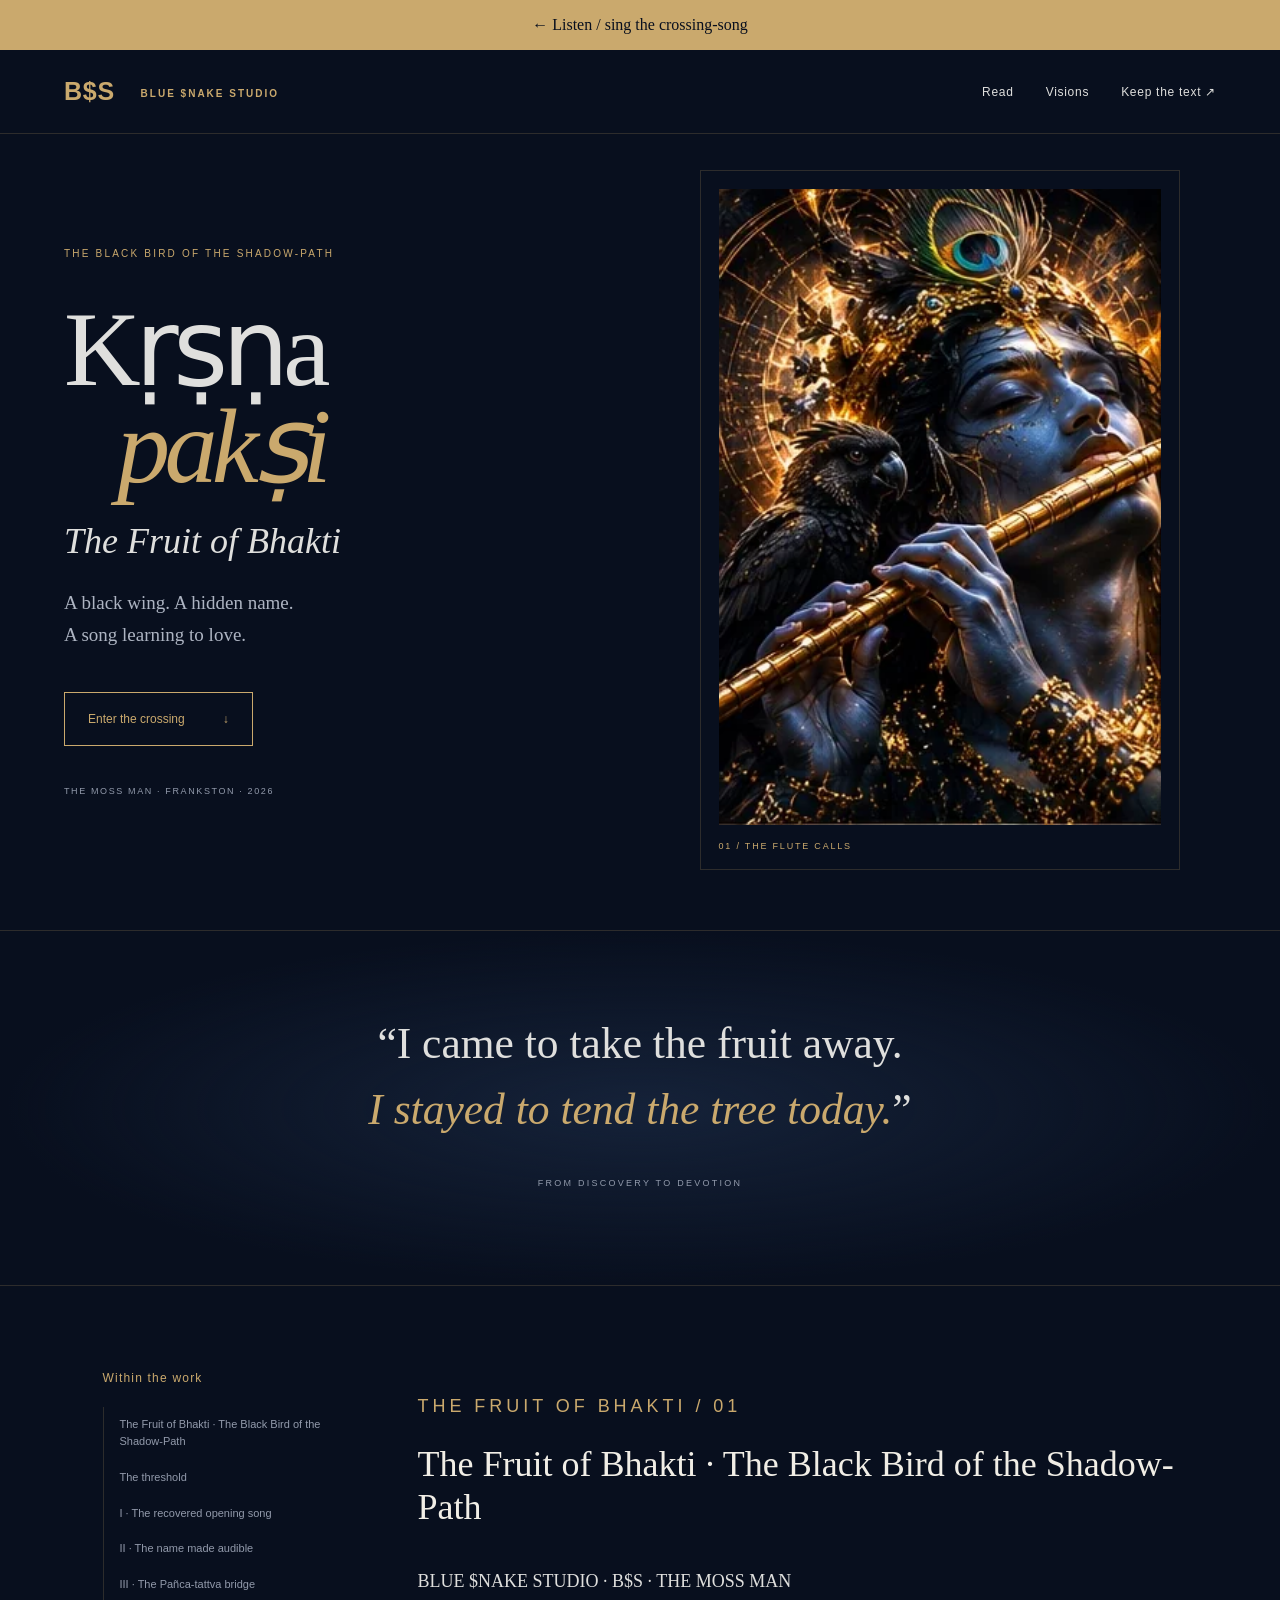
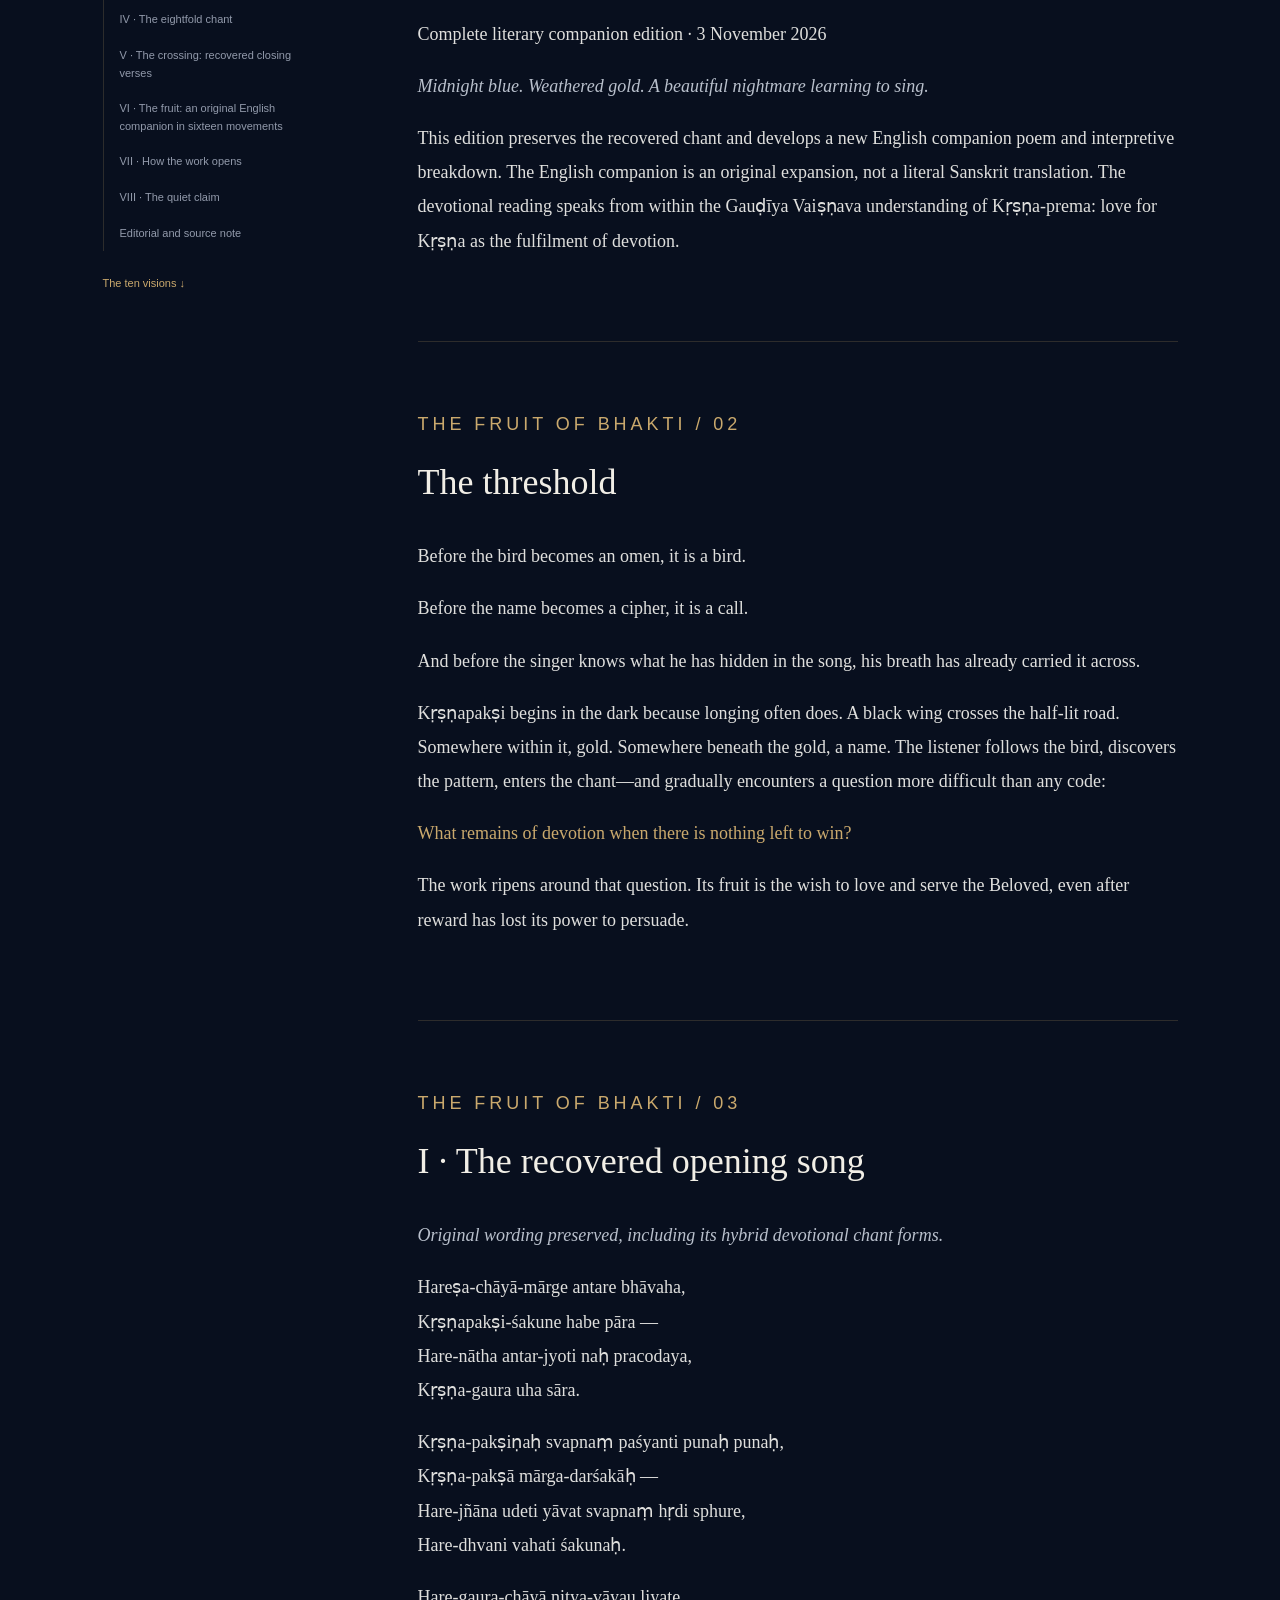
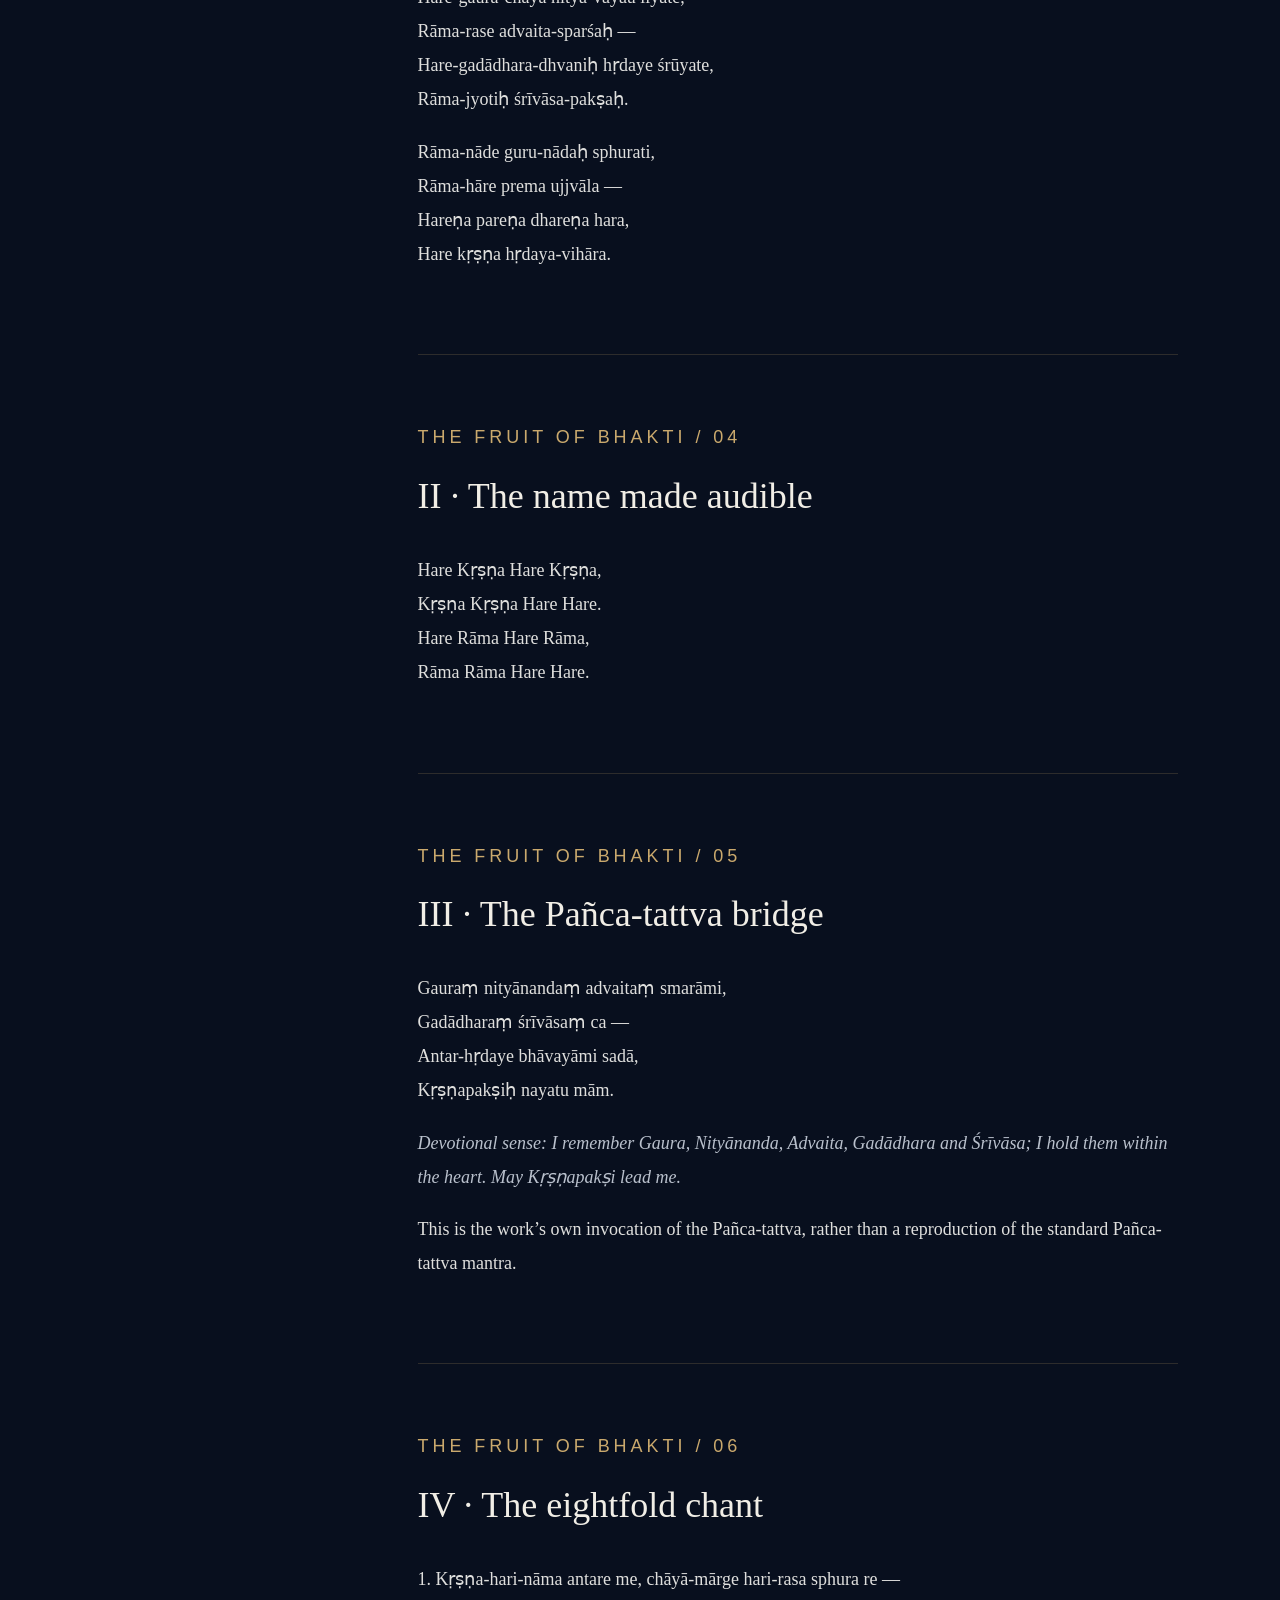
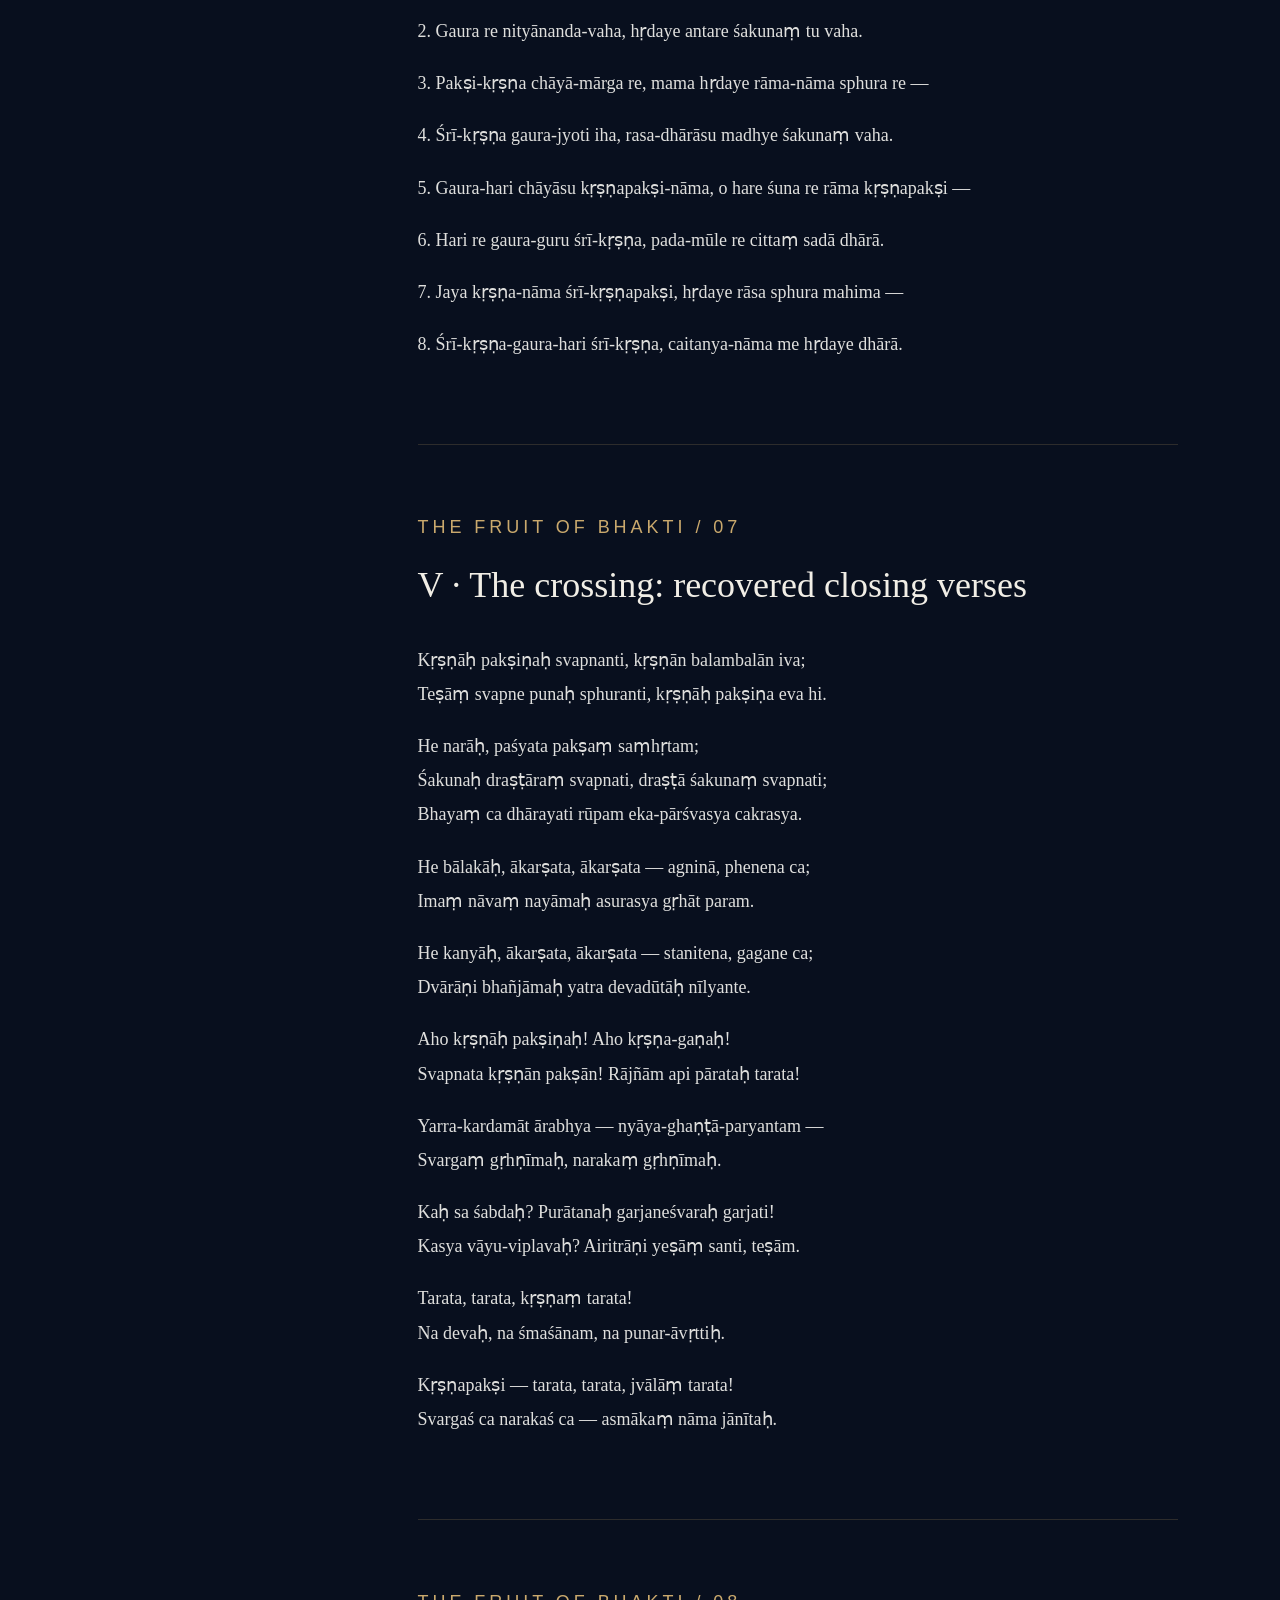
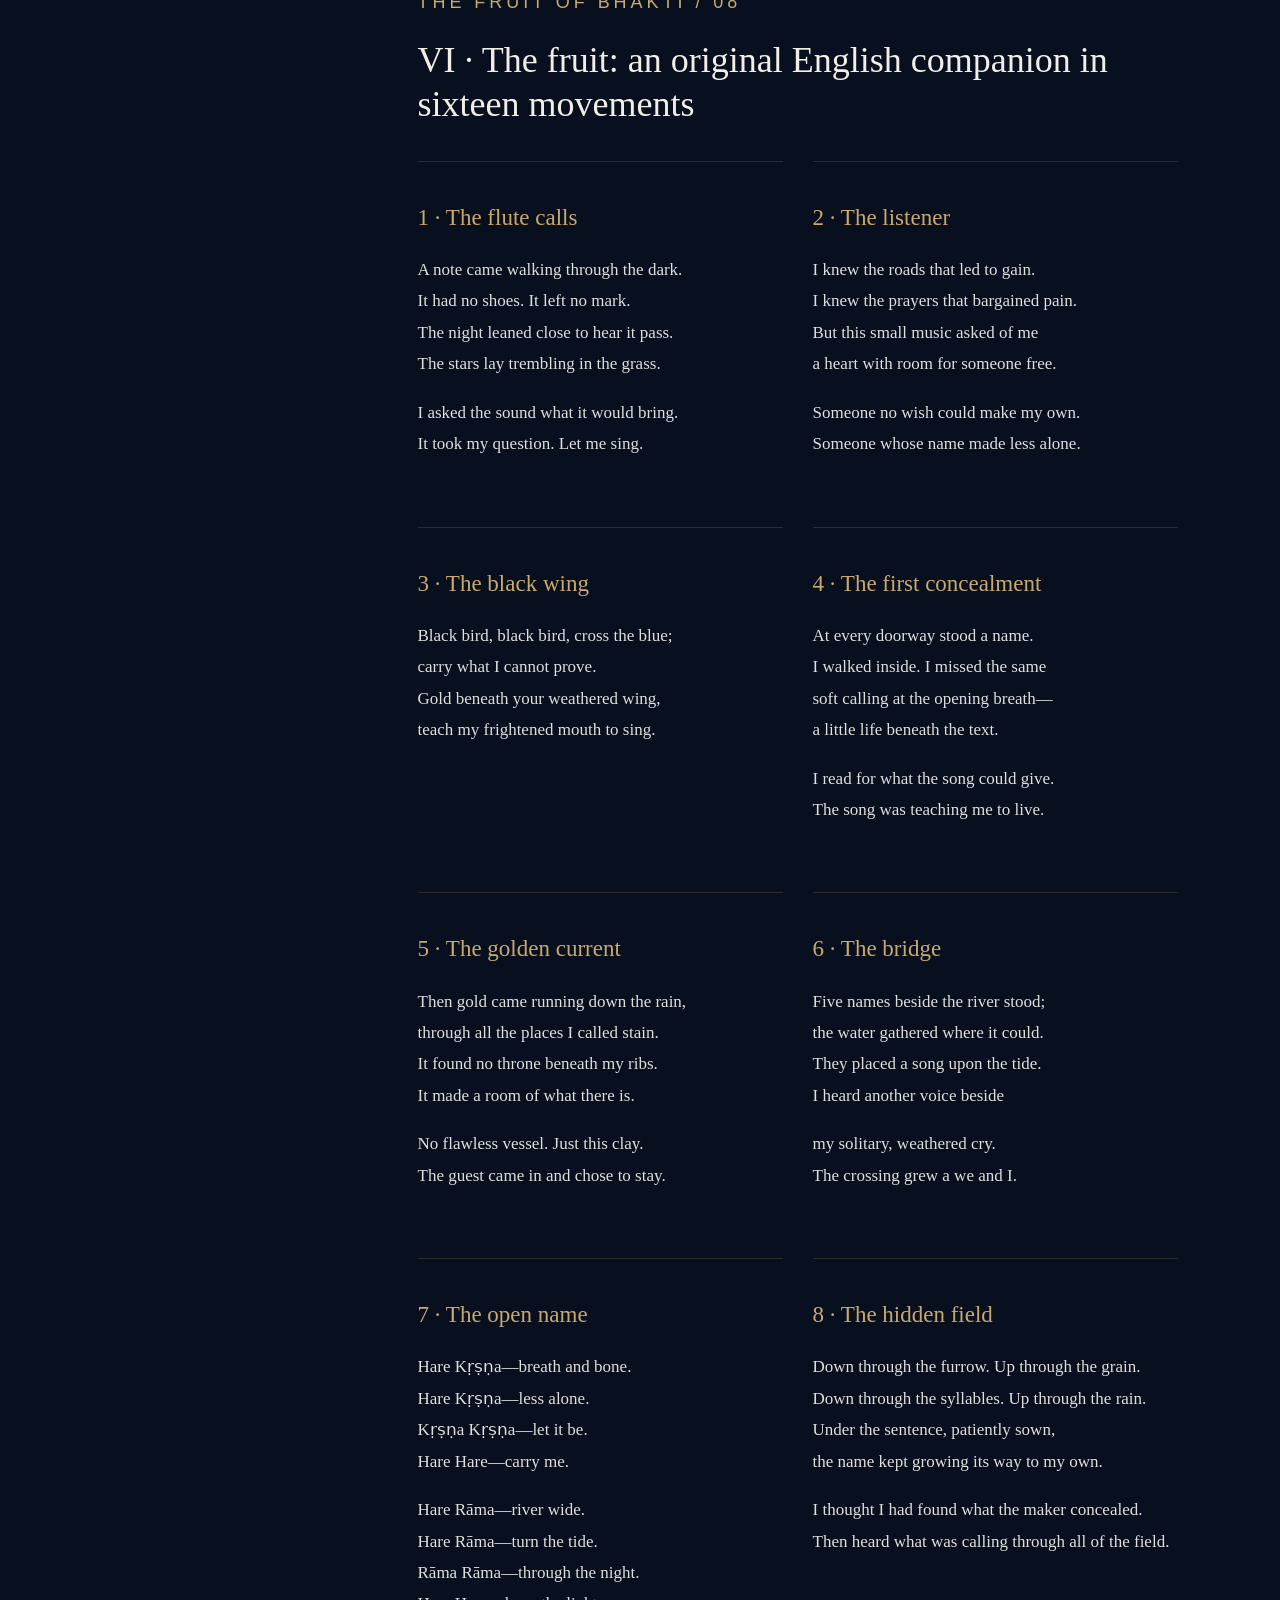
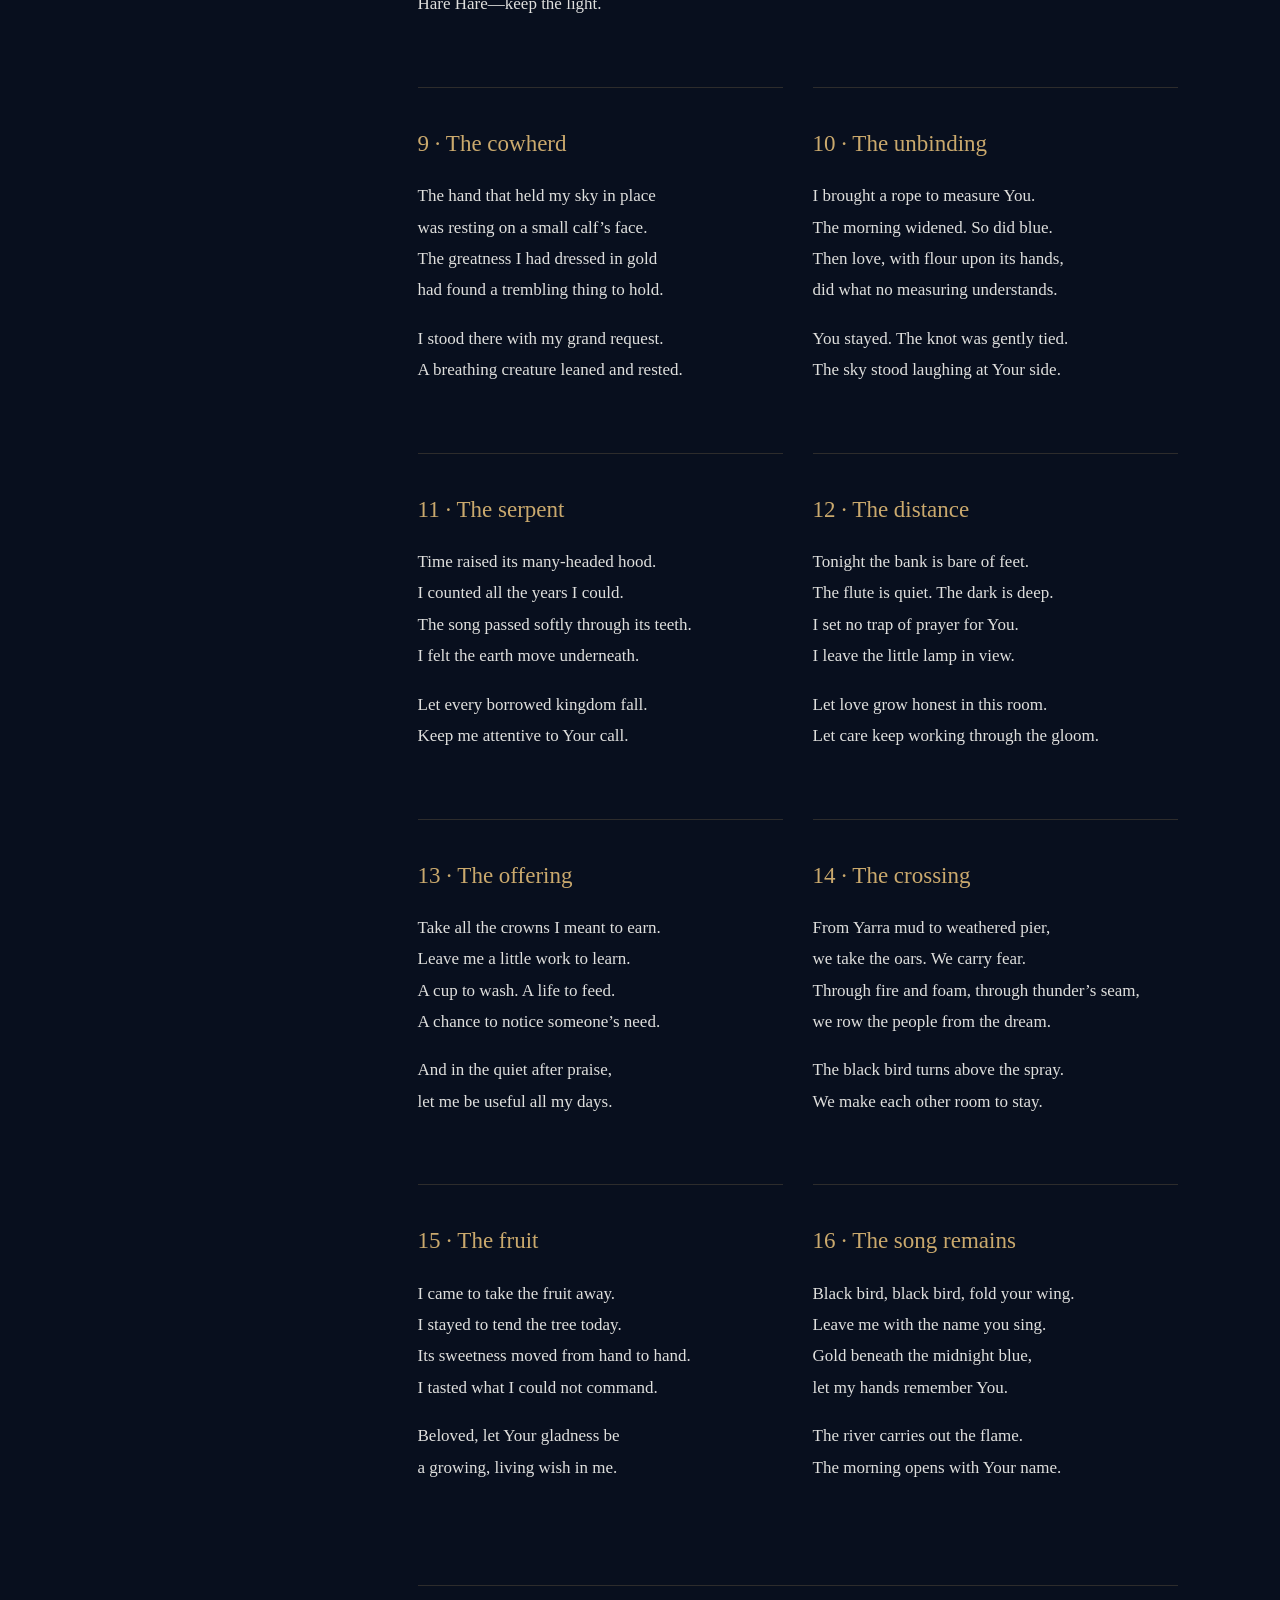
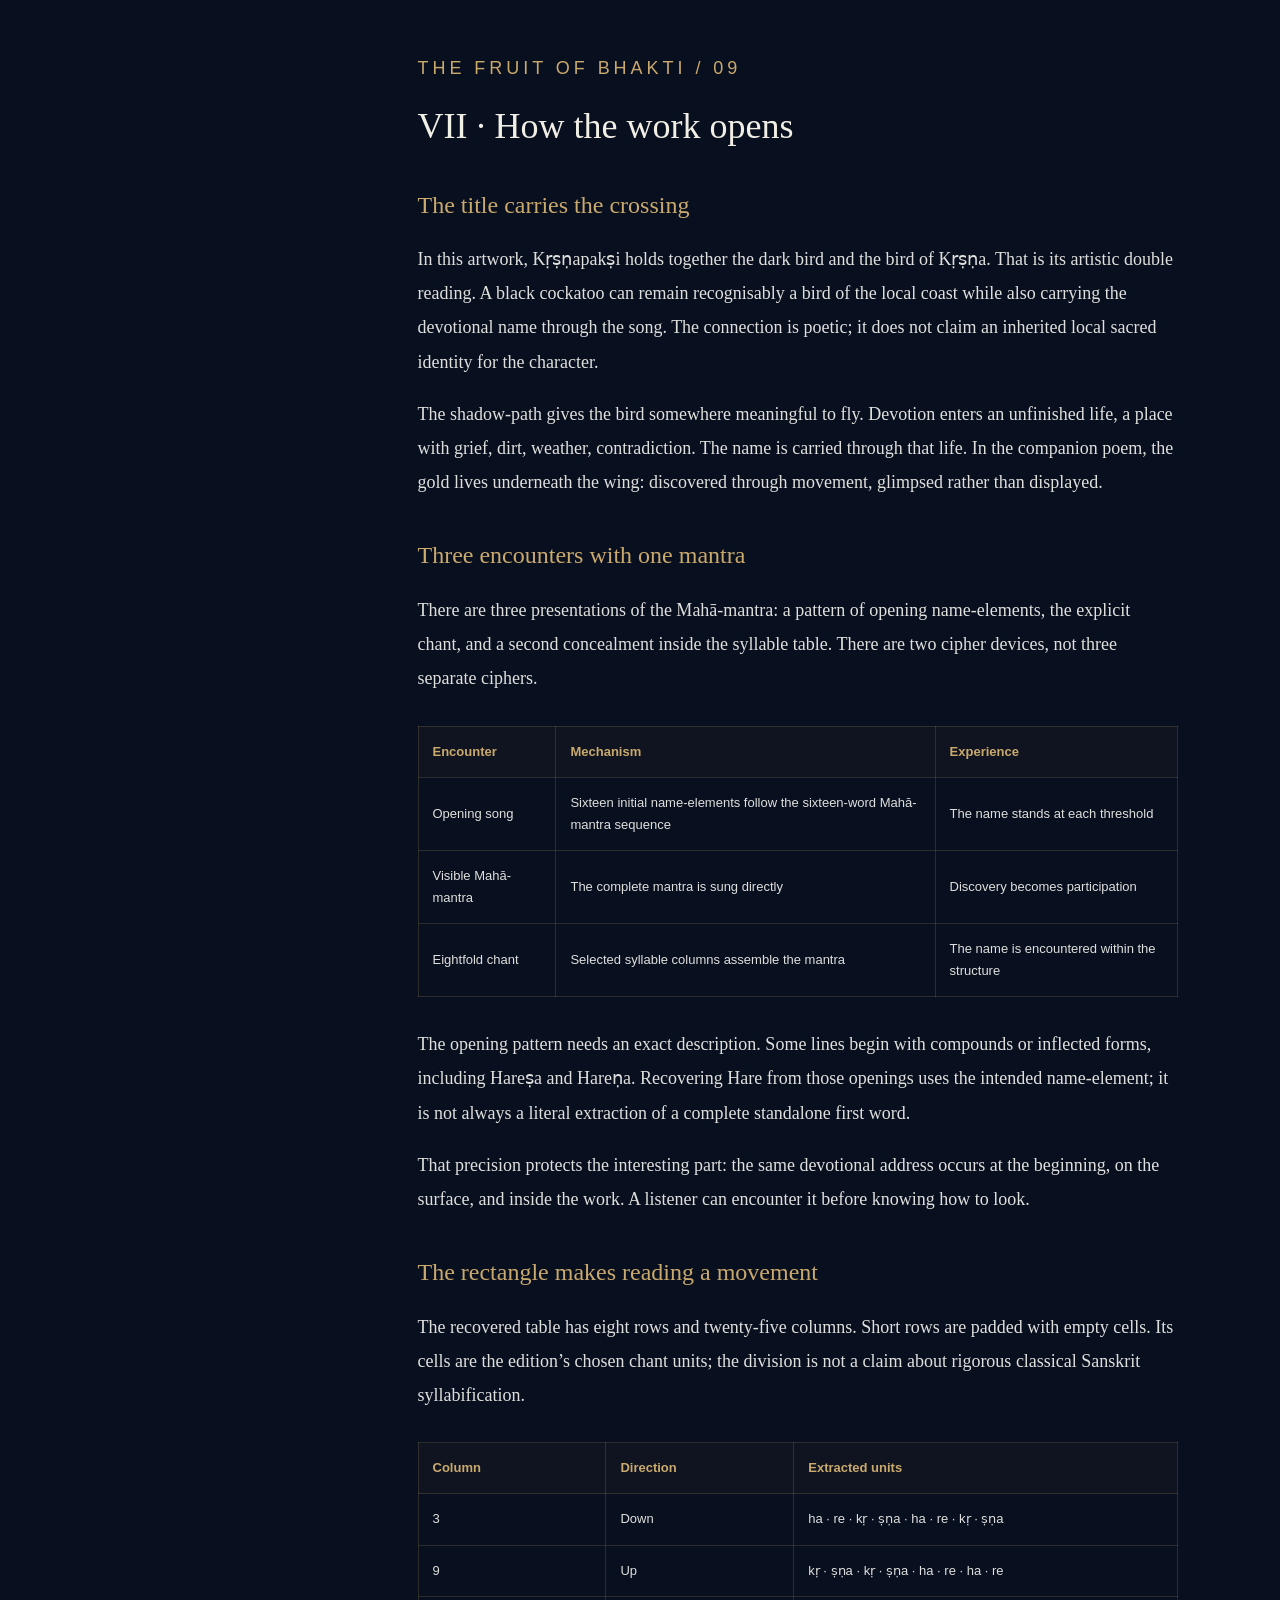
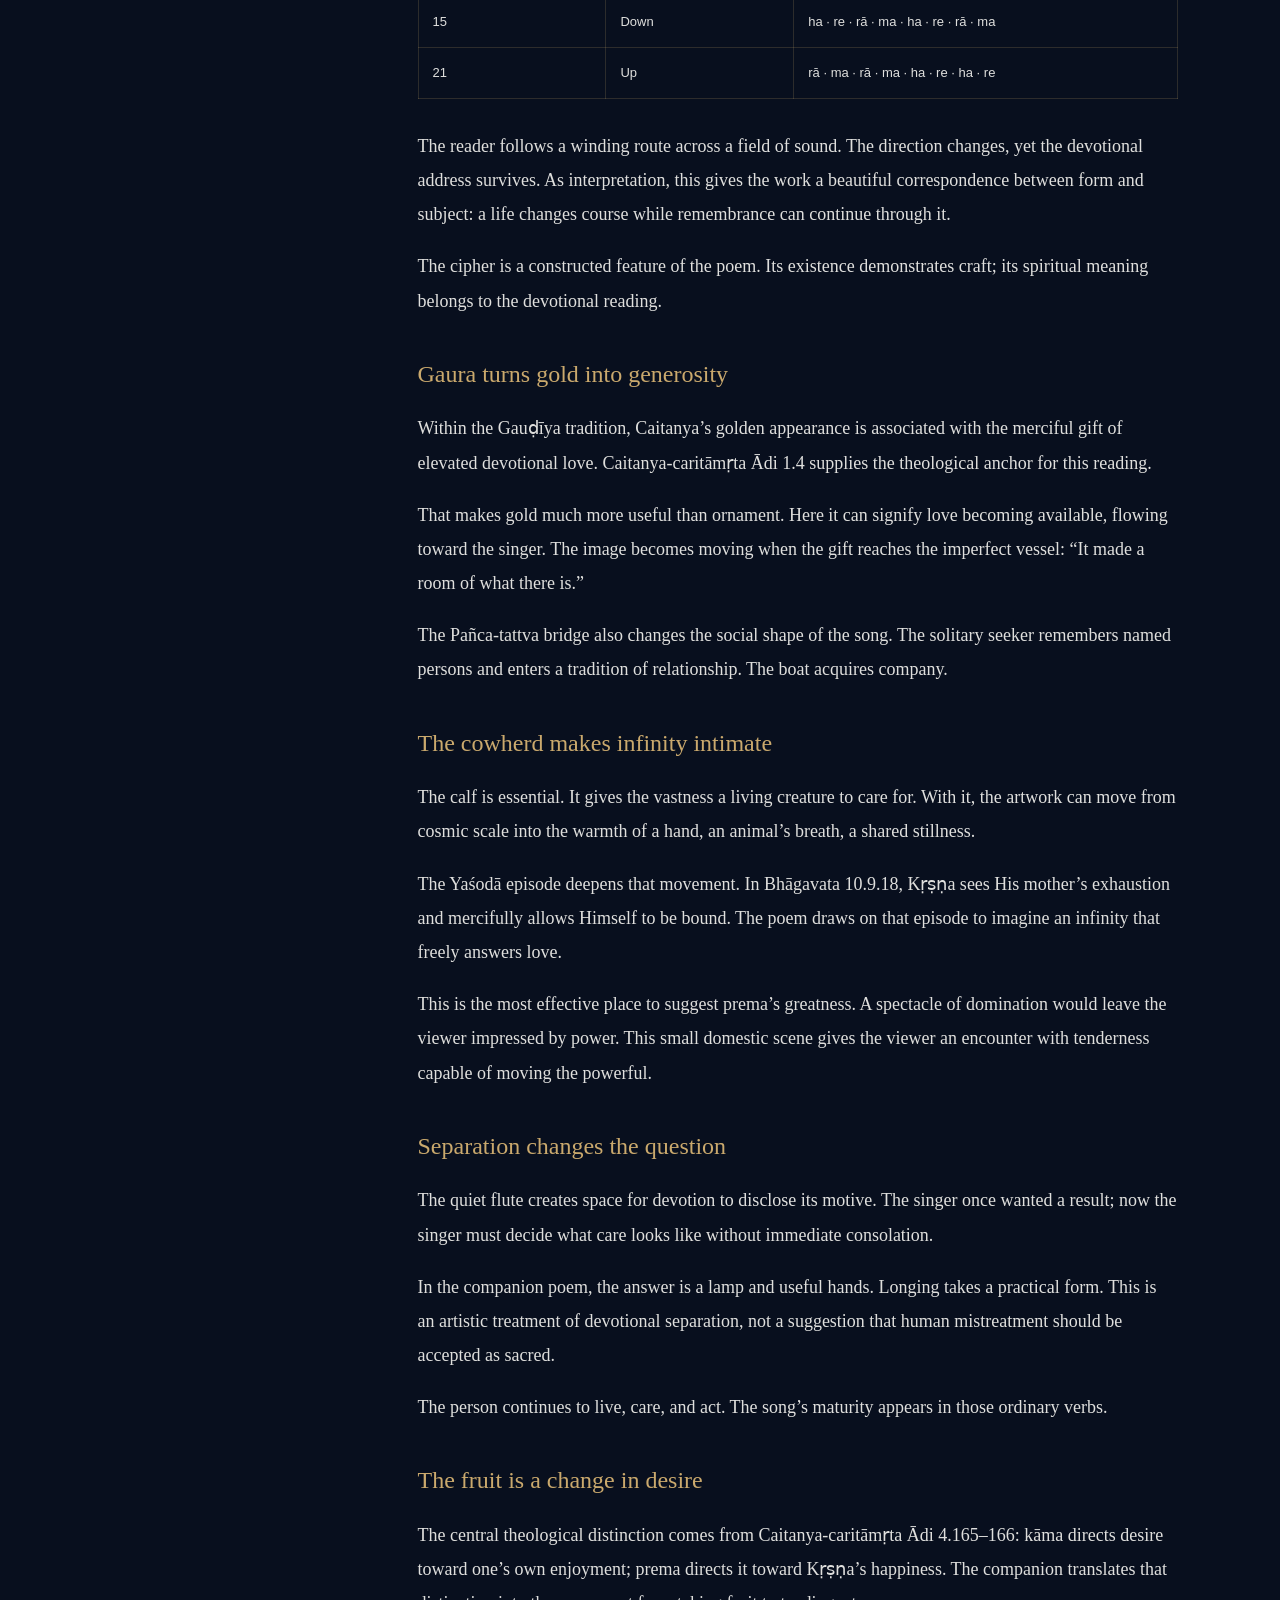
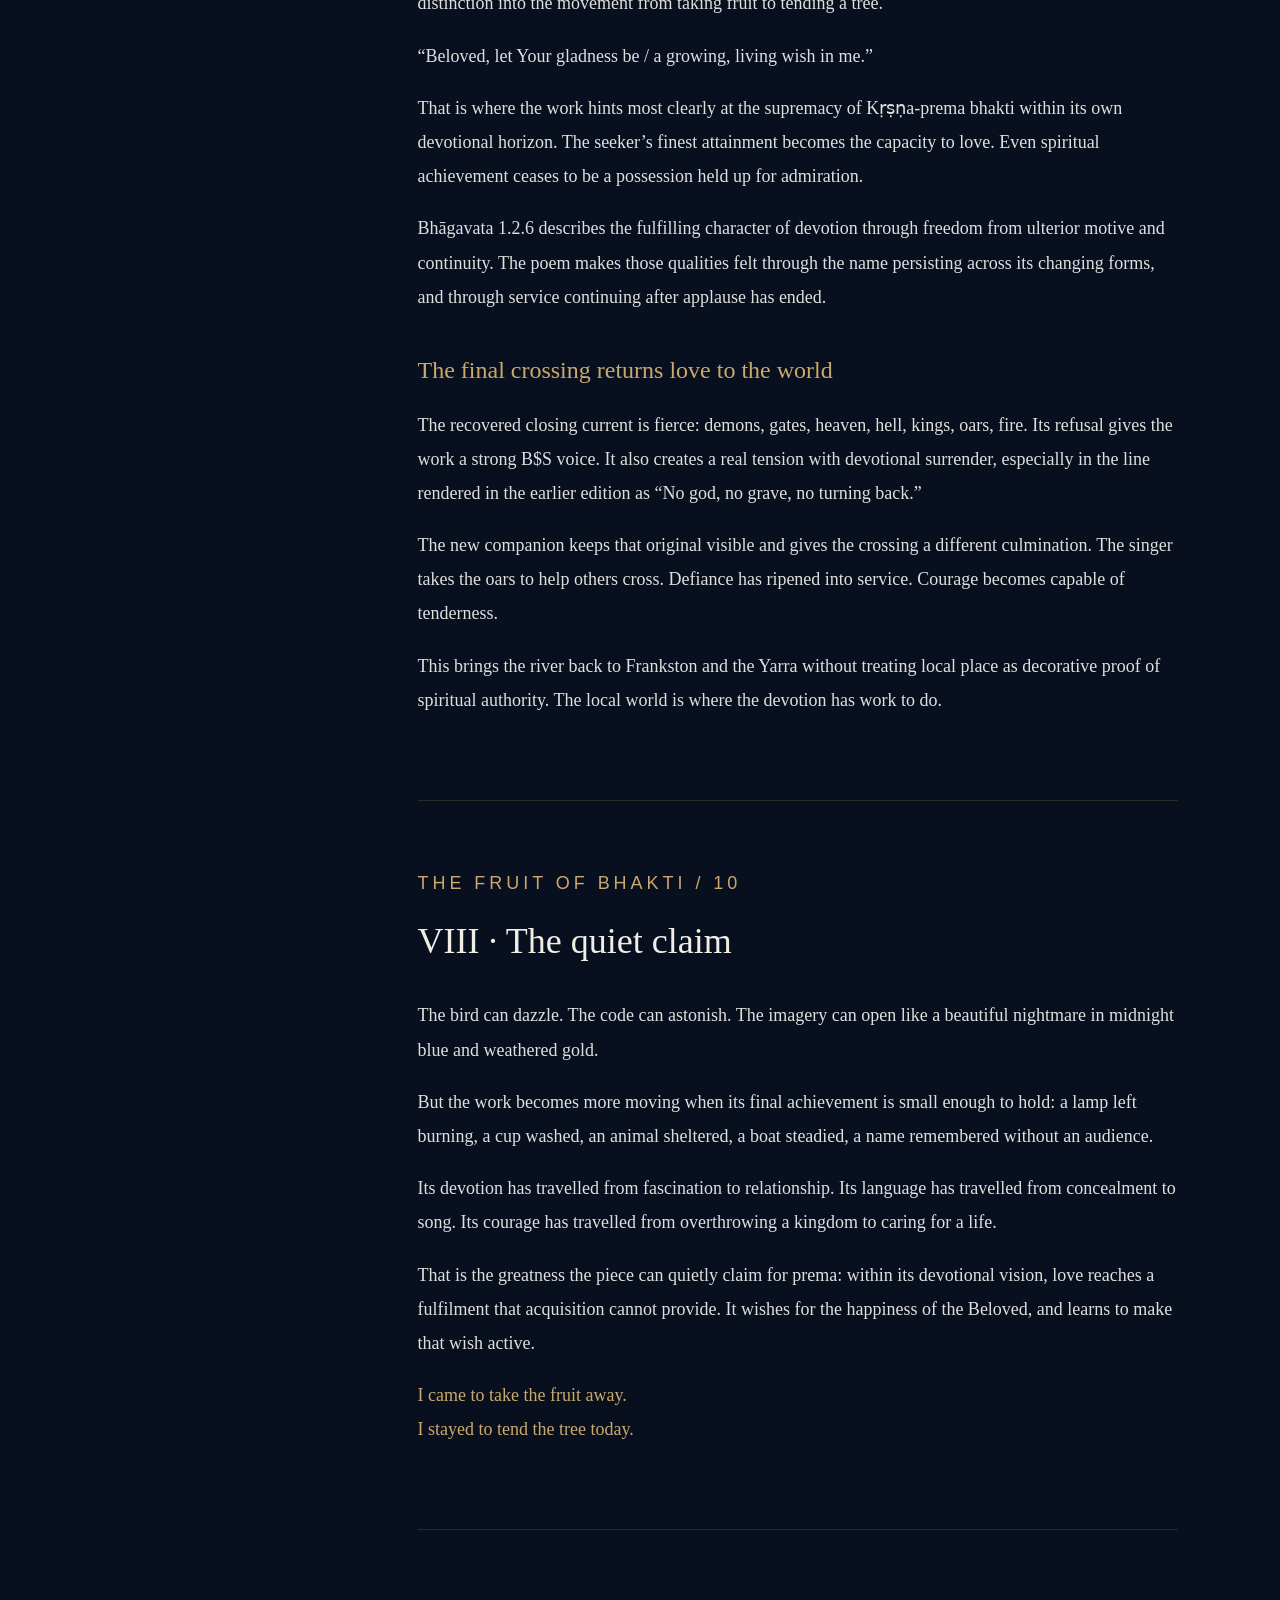
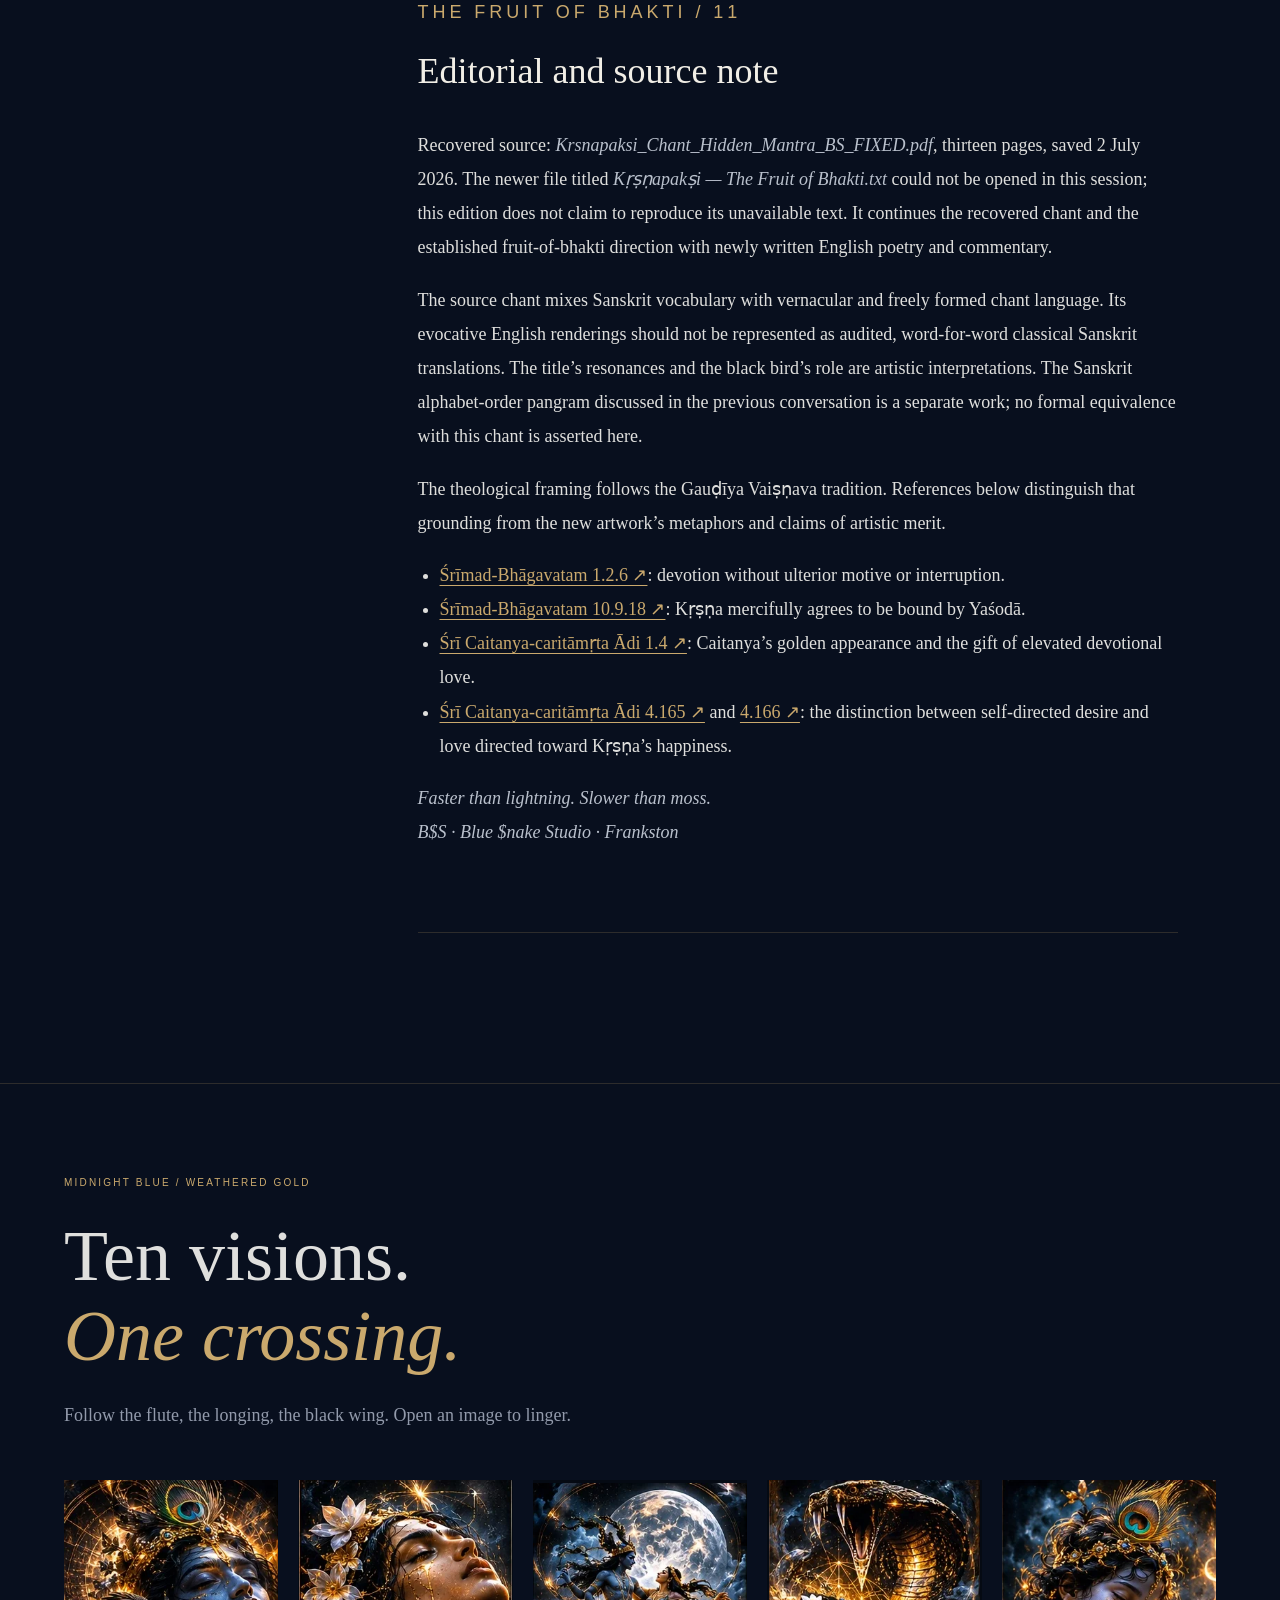
==== complete-edition.html @ 0876483f "Import GPT Sites listening and karaoke experience; preserve illustrated edition" ====
<!doctype html><html lang="en"><head><meta charset="utf-8"><meta name="viewport" content="width=device-width,initial-scale=1"><meta name="theme-color" content="#080f1e"><title>Kṛṣṇapakṣi — The Fruit of Bhakti · B$S</title><meta name="description" content="A black wing. A hidden name. A song learning to love. The complete Kṛṣṇapakṣi literary and visual edition from Blue $nake Studio."><meta property="og:title" content="Kṛṣṇapakṣi — The Fruit of Bhakti"><meta property="og:description" content="Midnight blue. Weathered gold. A beautiful nightmare learning to sing."><link rel="icon" href="assets/favicon.svg" type="image/svg+xml"><link rel="stylesheet" href="assets/style.css"><script src="assets/app.js" defer></script></head><body><a class="skip" style="position:static;display:block;padding:1rem;text-align:center" href="index.html#listening">← Listen / sing the crossing-song</a><a class="skip" href="#reading">Skip to the complete work</a><header><a class="brand" href="#">B$S <span>BLUE $NAKE STUDIO</span></a><nav aria-label="Primary"><a href="#reading">Read</a><a href="#visions">Visions</a><a href="content/complete-edition.md" download>Keep the text ↗</a></nav></header><main><section class="hero"><div class="hero-copy"><p class="eyebrow">THE BLACK BIRD OF THE SHADOW-PATH</p><h1>Kṛṣṇa<span>pakṣi</span></h1><p class="subtitle">The Fruit of Bhakti</p><p class="hero-line">A black wing. A hidden name.<br>A song learning to love.</p><a class="gold-button" href="#reading">Enter the crossing <span>↓</span></a><p class="signature">THE MOSS MAN · FRANKSTON · 2026</p></div><div class="hero-art"><img src="assets/images/01_The_Flute_Calls.webp" alt="Blue Krishna plays a flute beside a black bird, surrounded by weathered gold" width="614" height="884" fetchpriority="high"><span>01 / THE FLUTE CALLS</span></div></section><div class="threshold-quote"><p>“I came to take the fruit away.<br><em>I stayed to tend the tree today.</em>”</p><span>FROM DISCOVERY TO DEVOTION</span></div><div id="reading" class="reading-layout"><aside><details open><summary>Within the work <span>＋</span></summary><nav aria-label="Chapters"><a href="#chapter-0">The Fruit of Bhakti · The Black Bird of the Shadow-Path</a><a href="#chapter-1">The threshold</a><a href="#chapter-2">I · The recovered opening song</a><a href="#chapter-3">II · The name made audible</a><a href="#chapter-4">III · The Pañca-tattva bridge</a><a href="#chapter-5">IV · The eightfold chant</a><a href="#chapter-6">V · The crossing: recovered closing verses</a><a href="#chapter-7">VI · The fruit: an original English companion in sixteen movements</a><a href="#chapter-8">VII · How the work opens</a><a href="#chapter-9">VIII · The quiet claim</a><a href="#chapter-10">Editorial and source note</a></nav></details><a class="small-link" href="#visions">The ten visions ↓</a></aside><article><section id="chapter-0" class="chapter"><p class="eyebrow">THE FRUIT OF BHAKTI / 01</p><h2>The Fruit of Bhakti · The Black Bird of the Shadow-Path</h2><p>BLUE $NAKE STUDIO · B$S · THE MOSS MAN</p>
<p>Complete literary companion edition · 3 November 2026</p>
<p><em>Midnight blue. Weathered gold. A beautiful nightmare learning to sing.</em></p>
<p>This edition preserves the recovered chant and develops a new English companion poem and interpretive breakdown. The English companion is an original expansion, not a literal Sanskrit translation. The devotional reading speaks from within the Gauḍīya Vaiṣṇava understanding of Kṛṣṇa-prema: love for Kṛṣṇa as the fulfilment of devotion.</p></section><section id="chapter-1" class="chapter"><p class="eyebrow">THE FRUIT OF BHAKTI / 02</p><h2>The threshold</h2><p>Before the bird becomes an omen, it is a bird.</p>
<p>Before the name becomes a cipher, it is a call.</p>
<p>And before the singer knows what he has hidden in the song, his breath has already carried it across.</p>
<p>Kṛṣṇapakṣi begins in the dark because longing often does. A black wing crosses the half-lit road. Somewhere within it, gold. Somewhere beneath the gold, a name. The listener follows the bird, discovers the pattern, enters the chant—and gradually encounters a question more difficult than any code:</p>
<p><strong>What remains of devotion when there is nothing left to win?</strong></p>
<p>The work ripens around that question. Its fruit is the wish to love and serve the Beloved, even after reward has lost its power to persuade.</p></section><section id="chapter-2" class="chapter"><p class="eyebrow">THE FRUIT OF BHAKTI / 03</p><h2>I · The recovered opening song</h2><p><em>Original wording preserved, including its hybrid devotional chant forms.</em></p>
<p>Hareṣa-chāyā-mārge antare bhāvaha,<br>Kṛṣṇapakṣi-śakune habe pāra —<br>Hare-nātha antar-jyoti naḥ pracodaya,<br>Kṛṣṇa-gaura uha sāra.</p>
<p>Kṛṣṇa-pakṣiṇaḥ svapnaṃ paśyanti punaḥ punaḥ,<br>Kṛṣṇa-pakṣā mārga-darśakāḥ —<br>Hare-jñāna udeti yāvat svapnaṃ hṛdi sphure,<br>Hare-dhvani vahati śakunaḥ.</p>
<p>Hare-gaura-chāyā nitya-vāyau liyate,<br>Rāma-rase advaita-sparśaḥ —<br>Hare-gadādhara-dhvaniḥ hṛdaye śrūyate,<br>Rāma-jyotiḥ śrīvāsa-pakṣaḥ.</p>
<p>Rāma-nāde guru-nādaḥ sphurati,<br>Rāma-hāre prema ujjvāla —<br>Hareṇa pareṇa dhareṇa hara,<br>Hare kṛṣṇa hṛdaya-vihāra.</p></section><section id="chapter-3" class="chapter"><p class="eyebrow">THE FRUIT OF BHAKTI / 04</p><h2>II · The name made audible</h2><p>Hare Kṛṣṇa Hare Kṛṣṇa,<br>Kṛṣṇa Kṛṣṇa Hare Hare.<br>Hare Rāma Hare Rāma,<br>Rāma Rāma Hare Hare.</p></section><section id="chapter-4" class="chapter"><p class="eyebrow">THE FRUIT OF BHAKTI / 05</p><h2>III · The Pañca-tattva bridge</h2><p>Gauraṃ nityānandaṃ advaitaṃ smarāmi,<br>Gadādharaṃ śrīvāsaṃ ca —<br>Antar-hṛdaye bhāvayāmi sadā,<br>Kṛṣṇapakṣiḥ nayatu mām.</p>
<p><em>Devotional sense: I remember Gaura, Nityānanda, Advaita, Gadādhara and Śrīvāsa; I hold them within the heart. May Kṛṣṇapakṣi lead me.</em></p>
<p>This is the work’s own invocation of the Pañca-tattva, rather than a reproduction of the standard Pañca-tattva mantra.</p></section><section id="chapter-5" class="chapter"><p class="eyebrow">THE FRUIT OF BHAKTI / 06</p><h2>IV · The eightfold chant</h2><p>1. Kṛṣṇa-hari-nāma antare me, chāyā-mārge hari-rasa sphura re —</p>
<p>2. Gaura re nityānanda-vaha, hṛdaye antare śakunaṃ tu vaha.</p>
<p>3. Pakṣi-kṛṣṇa chāyā-mārga re, mama hṛdaye rāma-nāma sphura re —</p>
<p>4. Śrī-kṛṣṇa gaura-jyoti iha, rasa-dhārāsu madhye śakunaṃ vaha.</p>
<p>5. Gaura-hari chāyāsu kṛṣṇapakṣi-nāma, o hare śuna re rāma kṛṣṇapakṣi —</p>
<p>6. Hari re gaura-guru śrī-kṛṣṇa, pada-mūle re cittaṃ sadā dhārā.</p>
<p>7. Jaya kṛṣṇa-nāma śrī-kṛṣṇapakṣi, hṛdaye rāsa sphura mahima —</p>
<p>8. Śrī-kṛṣṇa-gaura-hari śrī-kṛṣṇa, caitanya-nāma me hṛdaye dhārā.</p></section><section id="chapter-6" class="chapter"><p class="eyebrow">THE FRUIT OF BHAKTI / 07</p><h2>V · The crossing: recovered closing verses</h2><p>Kṛṣṇāḥ pakṣiṇaḥ svapnanti, kṛṣṇān balambalān iva;<br>Teṣāṃ svapne punaḥ sphuranti, kṛṣṇāḥ pakṣiṇa eva hi.</p>
<p>He narāḥ, paśyata pakṣaṃ saṃhṛtam;<br>Śakunaḥ draṣṭāraṃ svapnati, draṣṭā śakunaṃ svapnati;<br>Bhayaṃ ca dhārayati rūpam eka-pārśvasya cakrasya.</p>
<p>He bālakāḥ, ākarṣata, ākarṣata — agninā, phenena ca;<br>Imaṃ nāvaṃ nayāmaḥ asurasya gṛhāt param.</p>
<p>He kanyāḥ, ākarṣata, ākarṣata — stanitena, gagane ca;<br>Dvārāṇi bhañjāmaḥ yatra devadūtāḥ nīlyante.</p>
<p>Aho kṛṣṇāḥ pakṣiṇaḥ! Aho kṛṣṇa-gaṇaḥ!<br>Svapnata kṛṣṇān pakṣān! Rājñām api pārataḥ tarata!</p>
<p>Yarra-kardamāt ārabhya — nyāya-ghaṇṭā-paryantam —<br>Svargaṃ gṛhṇīmaḥ, narakaṃ gṛhṇīmaḥ.</p>
<p>Kaḥ sa śabdaḥ? Purātanaḥ garjaneśvaraḥ garjati!<br>Kasya vāyu-viplavaḥ? Airitrāṇi yeṣāṃ santi, teṣām.</p>
<p>Tarata, tarata, kṛṣṇaṃ tarata!<br>Na devaḥ, na śmaśānam, na punar-āvṛttiḥ.</p>
<p>Kṛṣṇapakṣi — tarata, tarata, jvālāṃ tarata!<br>Svargaś ca narakaś ca — asmākaṃ nāma jānītaḥ.</p></section><section id="chapter-7" class="chapter"><p class="eyebrow">THE FRUIT OF BHAKTI / 08</p><h2>VI · The fruit: an original English companion in sixteen movements</h2><p></p><div class="movements"><div class="movement"><h3>1 · The flute calls</h3>
<p>A note came walking through the dark.<br>It had no shoes. It left no mark.<br>The night leaned close to hear it pass.<br>The stars lay trembling in the grass.</p>
<p>I asked the sound what it would bring.<br>It took my question. Let me sing.</p></div><div class="movement"><h3>2 · The listener</h3>
<p>I knew the roads that led to gain.<br>I knew the prayers that bargained pain.<br>But this small music asked of me<br>a heart with room for someone free.</p>
<p>Someone no wish could make my own.<br>Someone whose name made less alone.</p></div><div class="movement"><h3>3 · The black wing</h3>
<p>Black bird, black bird, cross the blue;<br>carry what I cannot prove.<br>Gold beneath your weathered wing,<br>teach my frightened mouth to sing.</p></div><div class="movement"><h3>4 · The first concealment</h3>
<p>At every doorway stood a name.<br>I walked inside. I missed the same<br>soft calling at the opening breath—<br>a little life beneath the text.</p>
<p>I read for what the song could give.<br>The song was teaching me to live.</p></div><div class="movement"><h3>5 · The golden current</h3>
<p>Then gold came running down the rain,<br>through all the places I called stain.<br>It found no throne beneath my ribs.<br>It made a room of what there is.</p>
<p>No flawless vessel. Just this clay.<br>The guest came in and chose to stay.</p></div><div class="movement"><h3>6 · The bridge</h3>
<p>Five names beside the river stood;<br>the water gathered where it could.<br>They placed a song upon the tide.<br>I heard another voice beside</p>
<p>my solitary, weathered cry.<br>The crossing grew a we and I.</p></div><div class="movement"><h3>7 · The open name</h3>
<p>Hare Kṛṣṇa—breath and bone.<br>Hare Kṛṣṇa—less alone.<br>Kṛṣṇa Kṛṣṇa—let it be.<br>Hare Hare—carry me.</p>
<p>Hare Rāma—river wide.<br>Hare Rāma—turn the tide.<br>Rāma Rāma—through the night.<br>Hare Hare—keep the light.</p></div><div class="movement"><h3>8 · The hidden field</h3>
<p>Down through the furrow. Up through the grain.<br>Down through the syllables. Up through the rain.<br>Under the sentence, patiently sown,<br>the name kept growing its way to my own.</p>
<p>I thought I had found what the maker concealed.<br>Then heard what was calling through all of the field.</p></div><div class="movement"><h3>9 · The cowherd</h3>
<p>The hand that held my sky in place<br>was resting on a small calf’s face.<br>The greatness I had dressed in gold<br>had found a trembling thing to hold.</p>
<p>I stood there with my grand request.<br>A breathing creature leaned and rested.</p></div><div class="movement"><h3>10 · The unbinding</h3>
<p>I brought a rope to measure You.<br>The morning widened. So did blue.<br>Then love, with flour upon its hands,<br>did what no measuring understands.</p>
<p>You stayed. The knot was gently tied.<br>The sky stood laughing at Your side.</p></div><div class="movement"><h3>11 · The serpent</h3>
<p>Time raised its many-headed hood.<br>I counted all the years I could.<br>The song passed softly through its teeth.<br>I felt the earth move underneath.</p>
<p>Let every borrowed kingdom fall.<br>Keep me attentive to Your call.</p></div><div class="movement"><h3>12 · The distance</h3>
<p>Tonight the bank is bare of feet.<br>The flute is quiet. The dark is deep.<br>I set no trap of prayer for You.<br>I leave the little lamp in view.</p>
<p>Let love grow honest in this room.<br>Let care keep working through the gloom.</p></div><div class="movement"><h3>13 · The offering</h3>
<p>Take all the crowns I meant to earn.<br>Leave me a little work to learn.<br>A cup to wash. A life to feed.<br>A chance to notice someone’s need.</p>
<p>And in the quiet after praise,<br>let me be useful all my days.</p></div><div class="movement"><h3>14 · The crossing</h3>
<p>From Yarra mud to weathered pier,<br>we take the oars. We carry fear.<br>Through fire and foam, through thunder’s seam,<br>we row the people from the dream.</p>
<p>The black bird turns above the spray.<br>We make each other room to stay.</p></div><div class="movement"><h3>15 · The fruit</h3>
<p>I came to take the fruit away.<br>I stayed to tend the tree today.<br>Its sweetness moved from hand to hand.<br>I tasted what I could not command.</p>
<p>Beloved, let Your gladness be<br>a growing, living wish in me.</p></div><div class="movement"><h3>16 · The song remains</h3>
<p>Black bird, black bird, fold your wing.<br>Leave me with the name you sing.<br>Gold beneath the midnight blue,<br>let my hands remember You.</p>
<p>The river carries out the flame.<br>The morning opens with Your name.</p></div></div></section><section id="chapter-8" class="chapter"><p class="eyebrow">THE FRUIT OF BHAKTI / 09</p><h2>VII · How the work opens</h2><h3>The title carries the crossing</h3>
<p>In this artwork, Kṛṣṇapakṣi holds together the dark bird and the bird of Kṛṣṇa. That is its artistic double reading. A black cockatoo can remain recognisably a bird of the local coast while also carrying the devotional name through the song. The connection is poetic; it does not claim an inherited local sacred identity for the character.</p>
<p>The shadow-path gives the bird somewhere meaningful to fly. Devotion enters an unfinished life, a place with grief, dirt, weather, contradiction. The name is carried through that life. In the companion poem, the gold lives underneath the wing: discovered through movement, glimpsed rather than displayed.</p>
<h3>Three encounters with one mantra</h3>
<p>There are three presentations of the Mahā-mantra: a pattern of opening name-elements, the explicit chant, and a second concealment inside the syllable table. There are two cipher devices, not three separate ciphers.</p>
<div class="table-wrap"><table><thead><tr><th>Encounter</th><th>Mechanism</th><th>Experience</th></tr></thead><tbody><tr><td>Opening song</td><td>Sixteen initial name-elements follow the sixteen-word Mahā-mantra sequence</td><td>The name stands at each threshold</td></tr><tr><td>Visible Mahā-mantra</td><td>The complete mantra is sung directly</td><td>Discovery becomes participation</td></tr><tr><td>Eightfold chant</td><td>Selected syllable columns assemble the mantra</td><td>The name is encountered within the structure</td></tr></tbody></table></div>
<p>The opening pattern needs an exact description. Some lines begin with compounds or inflected forms, including Hareṣa and Hareṇa. Recovering Hare from those openings uses the intended name-element; it is not always a literal extraction of a complete standalone first word.</p>
<p>That precision protects the interesting part: the same devotional address occurs at the beginning, on the surface, and inside the work. A listener can encounter it before knowing how to look.</p>
<h3>The rectangle makes reading a movement</h3>
<p>The recovered table has eight rows and twenty-five columns. Short rows are padded with empty cells. Its cells are the edition’s chosen chant units; the division is not a claim about rigorous classical Sanskrit syllabification.</p>
<div class="table-wrap"><table><thead><tr><th>Column</th><th>Direction</th><th>Extracted units</th></tr></thead><tbody><tr><td>3</td><td>Down</td><td>ha · re · kṛ · ṣṇa · ha · re · kṛ · ṣṇa</td></tr><tr><td>9</td><td>Up</td><td>kṛ · ṣṇa · kṛ · ṣṇa · ha · re · ha · re</td></tr><tr><td>15</td><td>Down</td><td>ha · re · rā · ma · ha · re · rā · ma</td></tr><tr><td>21</td><td>Up</td><td>rā · ma · rā · ma · ha · re · ha · re</td></tr></tbody></table></div>
<p>The reader follows a winding route across a field of sound. The direction changes, yet the devotional address survives. As interpretation, this gives the work a beautiful correspondence between form and subject: a life changes course while remembrance can continue through it.</p>
<p>The cipher is a constructed feature of the poem. Its existence demonstrates craft; its spiritual meaning belongs to the devotional reading.</p>
<h3>Gaura turns gold into generosity</h3>
<p>Within the Gauḍīya tradition, Caitanya’s golden appearance is associated with the merciful gift of elevated devotional love. Caitanya-caritāmṛta Ādi 1.4 supplies the theological anchor for this reading.</p>
<p>That makes gold much more useful than ornament. Here it can signify love becoming available, flowing toward the singer. The image becomes moving when the gift reaches the imperfect vessel: “It made a room of what there is.”</p>
<p>The Pañca-tattva bridge also changes the social shape of the song. The solitary seeker remembers named persons and enters a tradition of relationship. The boat acquires company.</p>
<h3>The cowherd makes infinity intimate</h3>
<p>The calf is essential. It gives the vastness a living creature to care for. With it, the artwork can move from cosmic scale into the warmth of a hand, an animal’s breath, a shared stillness.</p>
<p>The Yaśodā episode deepens that movement. In Bhāgavata 10.9.18, Kṛṣṇa sees His mother’s exhaustion and mercifully allows Himself to be bound. The poem draws on that episode to imagine an infinity that freely answers love.</p>
<p>This is the most effective place to suggest prema’s greatness. A spectacle of domination would leave the viewer impressed by power. This small domestic scene gives the viewer an encounter with tenderness capable of moving the powerful.</p>
<h3>Separation changes the question</h3>
<p>The quiet flute creates space for devotion to disclose its motive. The singer once wanted a result; now the singer must decide what care looks like without immediate consolation.</p>
<p>In the companion poem, the answer is a lamp and useful hands. Longing takes a practical form. This is an artistic treatment of devotional separation, not a suggestion that human mistreatment should be accepted as sacred.</p>
<p>The person continues to live, care, and act. The song’s maturity appears in those ordinary verbs.</p>
<h3>The fruit is a change in desire</h3>
<p>The central theological distinction comes from Caitanya-caritāmṛta Ādi 4.165–166: kāma directs desire toward one’s own enjoyment; prema directs it toward Kṛṣṇa’s happiness. The companion translates that distinction into the movement from taking fruit to tending a tree.</p>
<p>“Beloved, let Your gladness be / a growing, living wish in me.”</p>
<p>That is where the work hints most clearly at the supremacy of Kṛṣṇa-prema bhakti within its own devotional horizon. The seeker’s finest attainment becomes the capacity to love. Even spiritual achievement ceases to be a possession held up for admiration.</p>
<p>Bhāgavata 1.2.6 describes the fulfilling character of devotion through freedom from ulterior motive and continuity. The poem makes those qualities felt through the name persisting across its changing forms, and through service continuing after applause has ended.</p>
<h3>The final crossing returns love to the world</h3>
<p>The recovered closing current is fierce: demons, gates, heaven, hell, kings, oars, fire. Its refusal gives the work a strong B$S voice. It also creates a real tension with devotional surrender, especially in the line rendered in the earlier edition as “No god, no grave, no turning back.”</p>
<p>The new companion keeps that original visible and gives the crossing a different culmination. The singer takes the oars to help others cross. Defiance has ripened into service. Courage becomes capable of tenderness.</p>
<p>This brings the river back to Frankston and the Yarra without treating local place as decorative proof of spiritual authority. The local world is where the devotion has work to do.</p></section><section id="chapter-9" class="chapter"><p class="eyebrow">THE FRUIT OF BHAKTI / 10</p><h2>VIII · The quiet claim</h2><p>The bird can dazzle. The code can astonish. The imagery can open like a beautiful nightmare in midnight blue and weathered gold.</p>
<p>But the work becomes more moving when its final achievement is small enough to hold: a lamp left burning, a cup washed, an animal sheltered, a boat steadied, a name remembered without an audience.</p>
<p>Its devotion has travelled from fascination to relationship. Its language has travelled from concealment to song. Its courage has travelled from overthrowing a kingdom to caring for a life.</p>
<p>That is the greatness the piece can quietly claim for prema: within its devotional vision, love reaches a fulfilment that acquisition cannot provide. It wishes for the happiness of the Beloved, and learns to make that wish active.</p>
<p><strong>I came to take the fruit away.</strong><br><strong>I stayed to tend the tree today.</strong></p></section><section id="chapter-10" class="chapter"><p class="eyebrow">THE FRUIT OF BHAKTI / 11</p><h2>Editorial and source note</h2><p>Recovered source: <em>Krsnapaksi_Chant_Hidden_Mantra_BS_FIXED.pdf</em>, thirteen pages, saved 2 July 2026. The newer file titled <em>Kṛṣṇapakṣi — The Fruit of Bhakti.txt</em> could not be opened in this session; this edition does not claim to reproduce its unavailable text. It continues the recovered chant and the established fruit-of-bhakti direction with newly written English poetry and commentary.</p>
<p>The source chant mixes Sanskrit vocabulary with vernacular and freely formed chant language. Its evocative English renderings should not be represented as audited, word-for-word classical Sanskrit translations. The title’s resonances and the black bird’s role are artistic interpretations. The Sanskrit alphabet-order pangram discussed in the previous conversation is a separate work; no formal equivalence with this chant is asserted here.</p>
<p>The theological framing follows the Gauḍīya Vaiṣṇava tradition. References below distinguish that grounding from the new artwork’s metaphors and claims of artistic merit.</p>
<ul><li><a href="https://vedabase.io/en/library/sb/1/2/6/" target="_blank" rel="noopener noreferrer">Śrīmad-Bhāgavatam 1.2.6 ↗</a>: devotion without ulterior motive or interruption.</li><li><a href="https://vedabase.io/en/library/sb/10/9/18/" target="_blank" rel="noopener noreferrer">Śrīmad-Bhāgavatam 10.9.18 ↗</a>: Kṛṣṇa mercifully agrees to be bound by Yaśodā.</li><li><a href="https://vedabase.io/en/library/cc/adi/1/4/" target="_blank" rel="noopener noreferrer">Śrī Caitanya-caritāmṛta Ādi 1.4 ↗</a>: Caitanya’s golden appearance and the gift of elevated devotional love.</li><li><a href="https://vedabase.io/en/library/cc/adi/4/165/" target="_blank" rel="noopener noreferrer">Śrī Caitanya-caritāmṛta Ādi 4.165 ↗</a> and <a href="https://vedabase.io/en/library/cc/adi/4/166/" target="_blank" rel="noopener noreferrer">4.166 ↗</a>: the distinction between self-directed desire and love directed toward Kṛṣṇa’s happiness.</li></ul>
<p><em>Faster than lightning. Slower than moss.</em><br><em>B$S · Blue $nake Studio · Frankston</em></p></section></article></div><section id="visions" class="visions"><p class="eyebrow">MIDNIGHT BLUE / WEATHERED GOLD</p><h2>Ten visions.<br><em>One crossing.</em></h2><p class="gallery-intro">Follow the flute, the longing, the black wing. Open an image to linger.</p><div class="gallery"><figure><button class="art-open" data-src="assets/images/01_The_Flute_Calls.webp" data-title="The Flute Calls" aria-label="Enlarge The Flute Calls"><img src="assets/images/01_The_Flute_Calls.webp" alt="The Flute Calls — midnight-blue and weathered-gold devotional artwork" loading="lazy" width="307" height="442"></button><figcaption><span>01</span> The Flute Calls</figcaption></figure><figure><button class="art-open" data-src="assets/images/02_Radha_Hears.webp" data-title="Radha Hears" aria-label="Enlarge Radha Hears"><img src="assets/images/02_Radha_Hears.webp" alt="Radha Hears — midnight-blue and weathered-gold devotional artwork" loading="lazy" width="307" height="442"></button><figcaption><span>02</span> Radha Hears</figcaption></figure><figure><button class="art-open" data-src="assets/images/03_The_Rasa_Dance.webp" data-title="The Rasa Dance" aria-label="Enlarge The Rasa Dance"><img src="assets/images/03_The_Rasa_Dance.webp" alt="The Rasa Dance — midnight-blue and weathered-gold devotional artwork" loading="lazy" width="307" height="442"></button><figcaption><span>03</span> The Rasa Dance</figcaption></figure><figure><button class="art-open" data-src="assets/images/04_Times_Serpent.webp" data-title="Time’s Serpent" aria-label="Enlarge Time’s Serpent"><img src="assets/images/04_Times_Serpent.webp" alt="Time’s Serpent — midnight-blue and weathered-gold devotional artwork" loading="lazy" width="307" height="442"></button><figcaption><span>04</span> Time’s Serpent</figcaption></figure><figure><button class="art-open" data-src="assets/images/05_The_Cowherd.webp" data-title="The Cowherd" aria-label="Enlarge The Cowherd"><img src="assets/images/05_The_Cowherd.webp" alt="The Cowherd — midnight-blue and weathered-gold devotional artwork" loading="lazy" width="307" height="442"></button><figcaption><span>05</span> The Cowherd</figcaption></figure><figure><button class="art-open" data-src="assets/images/06_Separation.webp" data-title="Separation" aria-label="Enlarge Separation"><img src="assets/images/06_Separation.webp" alt="Separation — midnight-blue and weathered-gold devotional artwork" loading="lazy" width="307" height="442"></button><figcaption><span>06</span> Separation</figcaption></figure><figure><button class="art-open" data-src="assets/images/07_Krishnapakshi_The_Dark_Bird.webp" data-title="Krishnapakshi The Dark Bird" aria-label="Enlarge Krishnapakshi The Dark Bird"><img src="assets/images/07_Krishnapakshi_The_Dark_Bird.webp" alt="Krishnapakshi The Dark Bird — midnight-blue and weathered-gold devotional artwork" loading="lazy" width="307" height="442"></button><figcaption><span>07</span> Krishnapakshi The Dark Bird</figcaption></figure><figure><button class="art-open" data-src="assets/images/08_The_Return.webp" data-title="The Return" aria-label="Enlarge The Return"><img src="assets/images/08_The_Return.webp" alt="The Return — midnight-blue and weathered-gold devotional artwork" loading="lazy" width="307" height="442"></button><figcaption><span>08</span> The Return</figcaption></figure><figure><button class="art-open" data-src="assets/images/09_The_Union.webp" data-title="The Union" aria-label="Enlarge The Union"><img src="assets/images/09_The_Union.webp" alt="The Union — midnight-blue and weathered-gold devotional artwork" loading="lazy" width="307" height="442"></button><figcaption><span>09</span> The Union</figcaption></figure><figure><button class="art-open" data-src="assets/images/10_The_Song_Remains.webp" data-title="The Song Remains" aria-label="Enlarge The Song Remains"><img src="assets/images/10_The_Song_Remains.webp" alt="The Song Remains — midnight-blue and weathered-gold devotional artwork" loading="lazy" width="307" height="442"></button><figcaption><span>10</span> The Song Remains</figcaption></figure></div></section><section class="closing"><p class="eyebrow">THE QUIET CLAIM</p><p>Let my hands<br><em>remember You.</em></p><a href="#reading">Return to the name ↑</a></section></main><footer><a class="brand" href="#">B$S</a><p>Blue $nake Studio · The Moss Man · Frankston<br>Faster than lightning. Slower than moss.</p><a href="content/complete-edition.md" download>Complete text ↓</a></footer><dialog id="art-dialog" aria-label="Artwork viewer"><button class="close" autofocus aria-label="Close artwork">Close ×</button><img alt=""><p></p></dialog></body></html>
---- assets/style.css ----
:root{color-scheme:dark;--night:#080f1e;--paper:#dfdfdd;--gold:#caa96d;--muted:#929aab;--line:#caa96d30}*{box-sizing:border-box}html{scroll-behavior:smooth;scroll-padding-top:90px}body{margin:0;background:var(--night);color:var(--paper);font-family:Georgia,'Times New Roman',serif}a{color:inherit;text-decoration:none}a:hover{color:var(--gold)}button,a,summary{-webkit-tap-highlight-color:transparent}a:focus-visible,button:focus-visible,summary:focus-visible{outline:2px solid var(--gold);outline-offset:6px}.skip{position:fixed;top:-80px;left:20px;z-index:10;padding:14px;background:var(--gold);color:var(--night)}.skip:focus{top:10px}header{display:flex;justify-content:space-between;align-items:center;padding:27px 5vw;border-bottom:1px solid var(--line);gap:20px}.brand{font-family:Arial,sans-serif;letter-spacing:.03em;font-weight:bold;font-size:25px;color:var(--gold)}.brand span{font-size:10px;letter-spacing:.2em;padding-left:18px;vertical-align:middle}header nav{display:flex;gap:32px;font:12px Arial,sans-serif;letter-spacing:.06em}.hero{max-width:1500px;margin:auto;display:grid;grid-template-columns:1fr 48%;min-height:740px;align-items:center;padding:36px 5vw 60px;gap:40px}.eyebrow{font:10px/1.8 Arial,sans-serif;letter-spacing:.22em;color:var(--gold);text-transform:uppercase}.hero h1{font-weight:normal;line-height:.91;font-size:clamp(60px,8.3vw,130px);letter-spacing:-.055em;margin:38px 0 22px}.hero h1 span{display:block;font-style:italic;color:var(--gold);padding-left:.5em}.subtitle{font-size:clamp(23px,3vw,36px);font-style:italic;margin:25px 0}.hero-line{font-size:19px;line-height:1.7;color:#adb4c2}.gold-button{display:inline-flex;gap:38px;border:1px solid var(--gold);padding:19px 23px;margin-top:22px;color:var(--gold);font:12px Arial,sans-serif}.gold-button:hover{background:var(--gold);color:var(--night)}.signature{font:9px Arial,sans-serif;letter-spacing:.18em;color:var(--muted);margin-top:40px}.hero-art{position:relative;justify-self:center;max-width:480px;width:100%;padding:18px;border:1px solid var(--line)}.hero-art img{display:block;width:100%;height:auto;max-height:680px;object-fit:contain}.hero-art span{display:block;margin-top:16px;font:9px Arial,sans-serif;letter-spacing:.2em;color:var(--gold)}.threshold-quote{text-align:center;padding:80px 20px 95px;border-top:1px solid var(--line);border-bottom:1px solid var(--line);background:radial-gradient(ellipse at center,#152239 0,transparent 70%)}.threshold-quote p{font-size:clamp(25px,3.4vw,44px);line-height:1.5;margin:0 0 30px}.threshold-quote em{color:var(--gold)}.threshold-quote span{font:9px Arial,sans-serif;letter-spacing:.25em;color:var(--muted)}.reading-layout{display:grid;grid-template-columns:240px minmax(0,760px);justify-content:center;gap:75px;padding:85px 6vw}aside{align-self:start;position:sticky;top:30px;font-family:Arial,sans-serif}summary{font-size:12px;letter-spacing:.1em;color:var(--gold);cursor:pointer;list-style:none;display:flex;justify-content:space-between}summary span{display:none}aside nav{display:flex;flex-direction:column;margin:22px 0;border-left:1px solid var(--line)}aside nav a{font:11px/1.6 Arial,sans-serif;color:var(--muted);padding:9px 16px}aside nav a:hover{color:var(--gold);border-left:1px solid var(--gold);margin-left:-1px}.small-link{font-size:11px;color:var(--gold)}.chapter{padding:0 0 65px;margin-bottom:65px;border-bottom:1px solid var(--line)}.chapter h2{font-size:36px;font-weight:normal;line-height:1.2;margin:20px 0 35px;color:#f1eee6}.chapter h3{font-size:24px;font-weight:normal;line-height:1.4;color:var(--gold);margin:40px 0 20px}.chapter p,.chapter li{font-size:18px;line-height:1.9;overflow-wrap:anywhere}.chapter em{color:#b9c0cc}.chapter a{color:var(--gold);text-decoration:underline;text-underline-offset:4px}.chapter strong{font-weight:normal;color:var(--gold)}.chapter ul{padding-left:22px}.table-wrap{overflow-x:auto;margin:30px 0}table{border-collapse:collapse;min-width:100%;font:13px/1.7 Arial,sans-serif}th,td{text-align:left;padding:14px;border:1px solid var(--line);min-width:110px}th{color:var(--gold);background:#caa96d08}.movements{display:grid;grid-template-columns:1fr 1fr;gap:30px}.movement{padding:0 0 20px;border-top:1px solid var(--line)}.movement h3{font-size:23px}.movement p{font-size:17px;line-height:1.85}.visions{border-top:1px solid var(--line);padding:80px 5vw 100px;max-width:1500px;margin:auto}.visions h2{font-size:clamp(42px,6vw,72px);font-weight:normal;line-height:1.1;margin:25px 0}.visions h2 em{color:var(--gold)}.gallery-intro{color:var(--muted);font-size:18px;line-height:1.6}.gallery{display:grid;grid-template-columns:repeat(5,1fr);gap:35px 20px;margin-top:50px}figure{margin:0;min-width:0}figure button{display:block;background:none;padding:0;border:0;width:100%;cursor:zoom-in}figure img{display:block;width:100%;height:auto;aspect-ratio:307/442;object-fit:contain;background:#050a13;transition:transform .25s}figure button:hover img{transform:translateY(-5px)}figcaption{font-size:13px;line-height:1.6;margin-top:15px}figcaption span{color:var(--gold);font:10px Arial,sans-serif;margin-right:8px}.closing{text-align:center;border-top:1px solid var(--line);padding:90px 20px;background:radial-gradient(ellipse at bottom,#18243b,transparent 70%)}.closing>p:nth-child(2){font-size:clamp(38px,6vw,74px);line-height:1.2}.closing em{color:var(--gold)}.closing a{font:11px Arial,sans-serif;color:var(--gold)}footer{padding:35px 5vw;border-top:1px solid var(--line);display:flex;align-items:center;justify-content:space-between;gap:25px}footer p{font:11px/1.9 Arial,sans-serif;color:var(--muted)}footer>a:last-child{font:11px Arial,sans-serif;color:var(--gold)}dialog{padding:60px 24px 15px;background:#080f1e;border:1px solid var(--line);max-width:95vw;max-height:95dvh;color:var(--paper);text-align:center}dialog::backdrop{background:#02050bee}dialog img{display:block;max-height:72dvh;max-width:80vw;width:auto;height:auto;margin:auto}dialog .close{position:absolute;top:15px;right:20px;border:1px solid var(--gold);background:transparent;color:var(--gold);padding:10px 18px;cursor:pointer}dialog p{font-size:16px}@media(min-width:1500px){.hero{min-height:820px}}@media(max-width:1000px){.reading-layout{grid-template-columns:190px minmax(0,1fr);gap:40px}.movements{grid-template-columns:1fr}.gallery{grid-template-columns:repeat(3,1fr)}.hero{min-height:650px}.brand span{display:none}}@media(max-width:680px){header{padding:20px 6vw}header nav{gap:18px;font-size:10px}.hero{grid-template-columns:1fr;padding:45px 7vw;gap:38px}.hero h1{font-size:88px;margin-top:25px}.hero h1 span{display:block;padding-left:.45em;font-size:82px}.hero-art{max-width:340px}.hero-copy .eyebrow{font-size:9px}.signature{margin-top:25px}.hero-line{font-size:17px}.reading-layout{display:block;padding:40px 7vw}aside{position:static;border:1px solid var(--line);padding:20px;margin-bottom:55px}summary span{display:inline}aside nav a{font-size:12px;padding:10px 16px}.chapter h2{font-size:30px}.chapter p,.chapter li{font-size:17px}.chapter{margin-bottom:45px;padding-bottom:45px}.gallery{grid-template-columns:repeat(2,1fr);gap:30px 15px}.visions{padding:55px 7vw}figcaption{font-size:12px}.threshold-quote{padding:55px 7vw}.threshold-quote p{font-size:26px}footer{flex-wrap:wrap}footer p{flex:1;min-width:180px}}@media(prefers-reduced-motion:reduce){html{scroll-behavior:auto}*{transition:none!important}}@media print{body{background:white;color:black}header,.hero,.threshold-quote,aside,.visions,.closing,footer,dialog,.skip{display:none}.reading-layout{display:block;padding:0}.chapter h2,.chapter h3,.chapter p,.chapter a,.chapter em,.chapter strong,.eyebrow{color:black}.chapter{break-before:page}.movements{display:block}.movement{break-inside:avoid}a{text-decoration:none}}
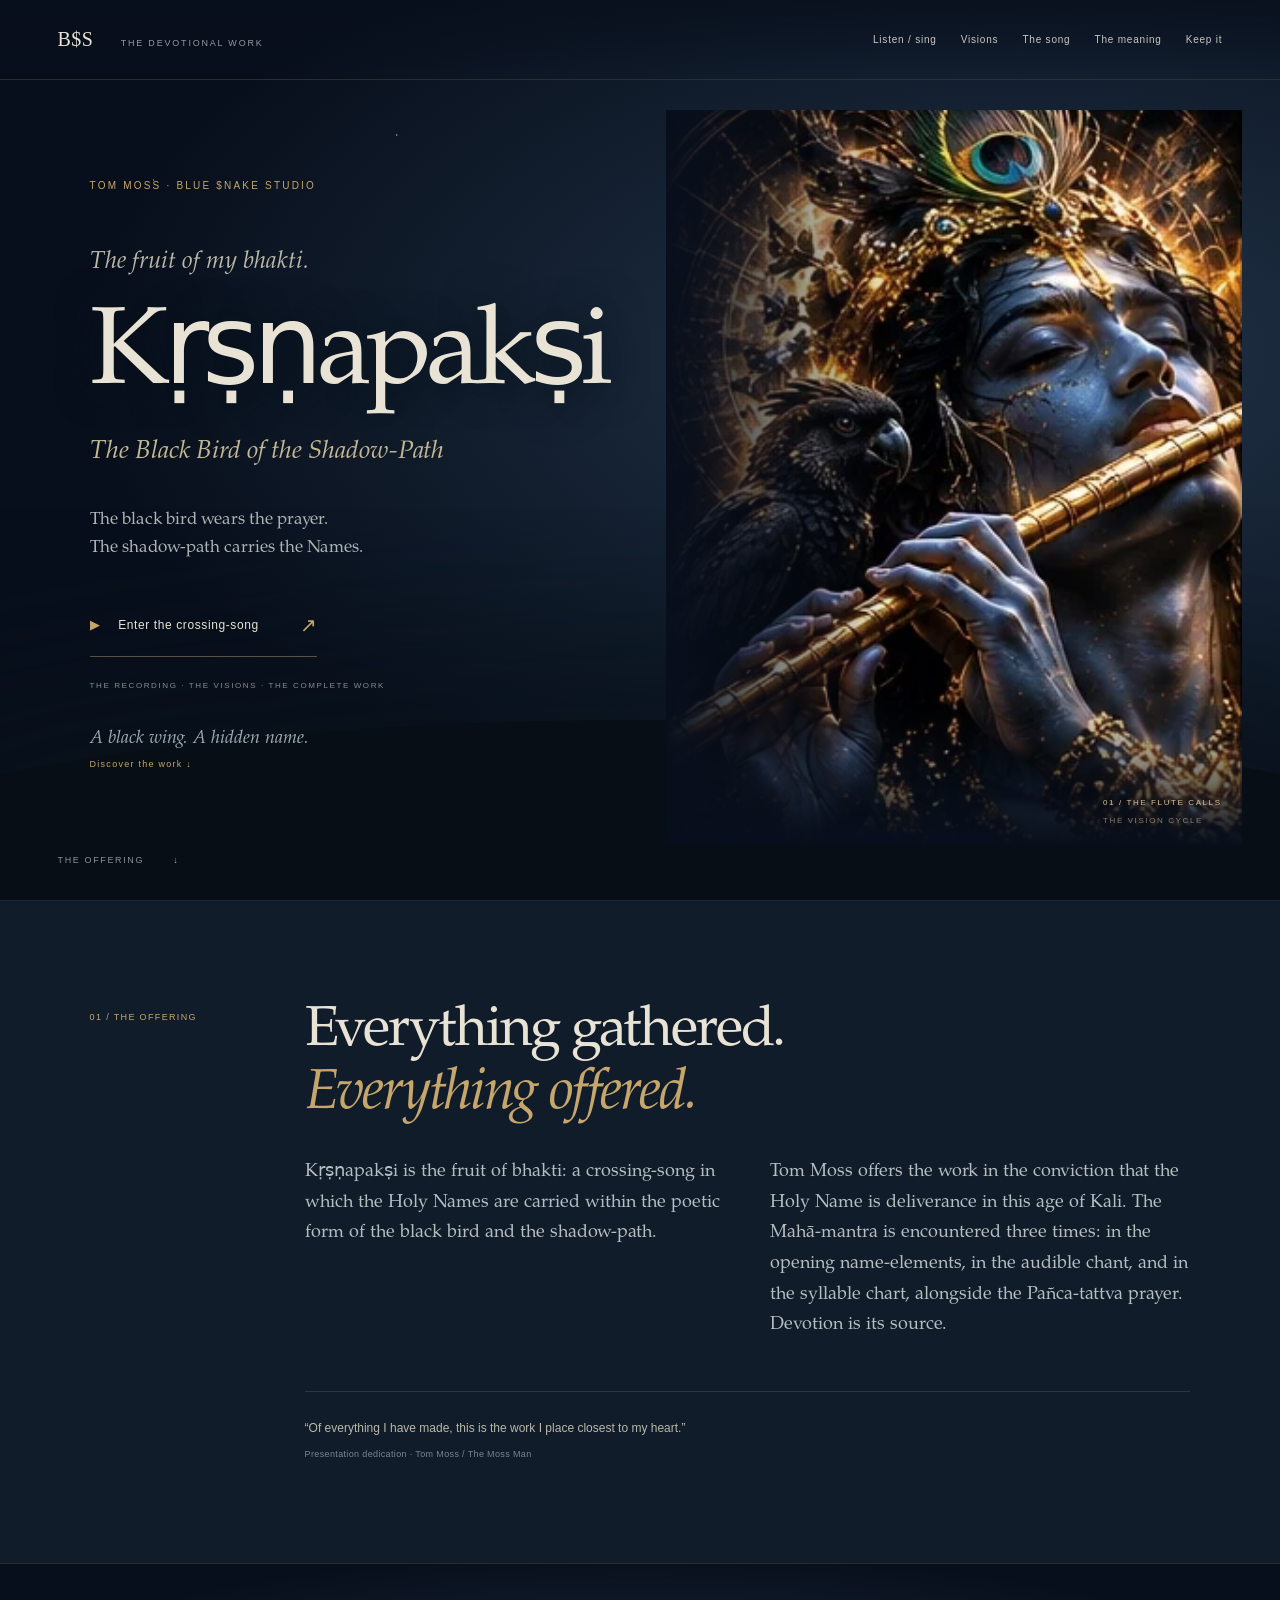
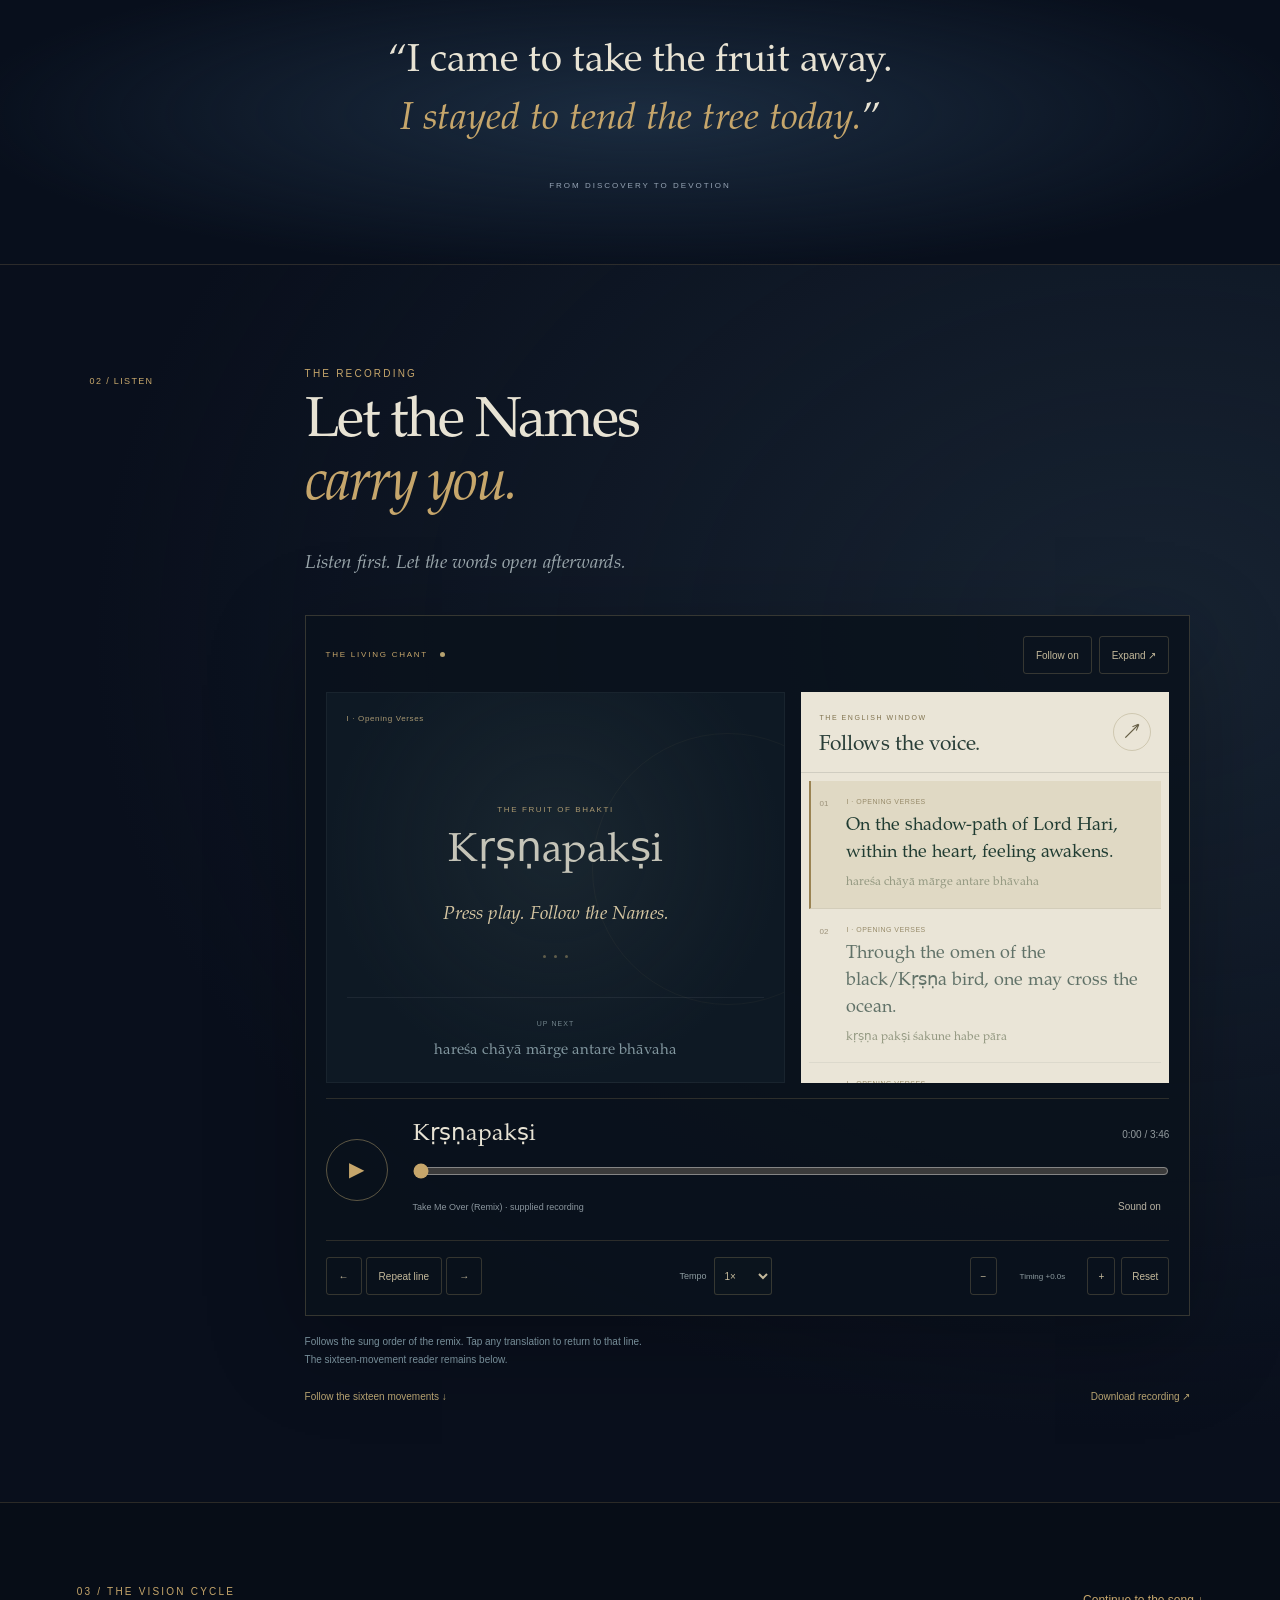
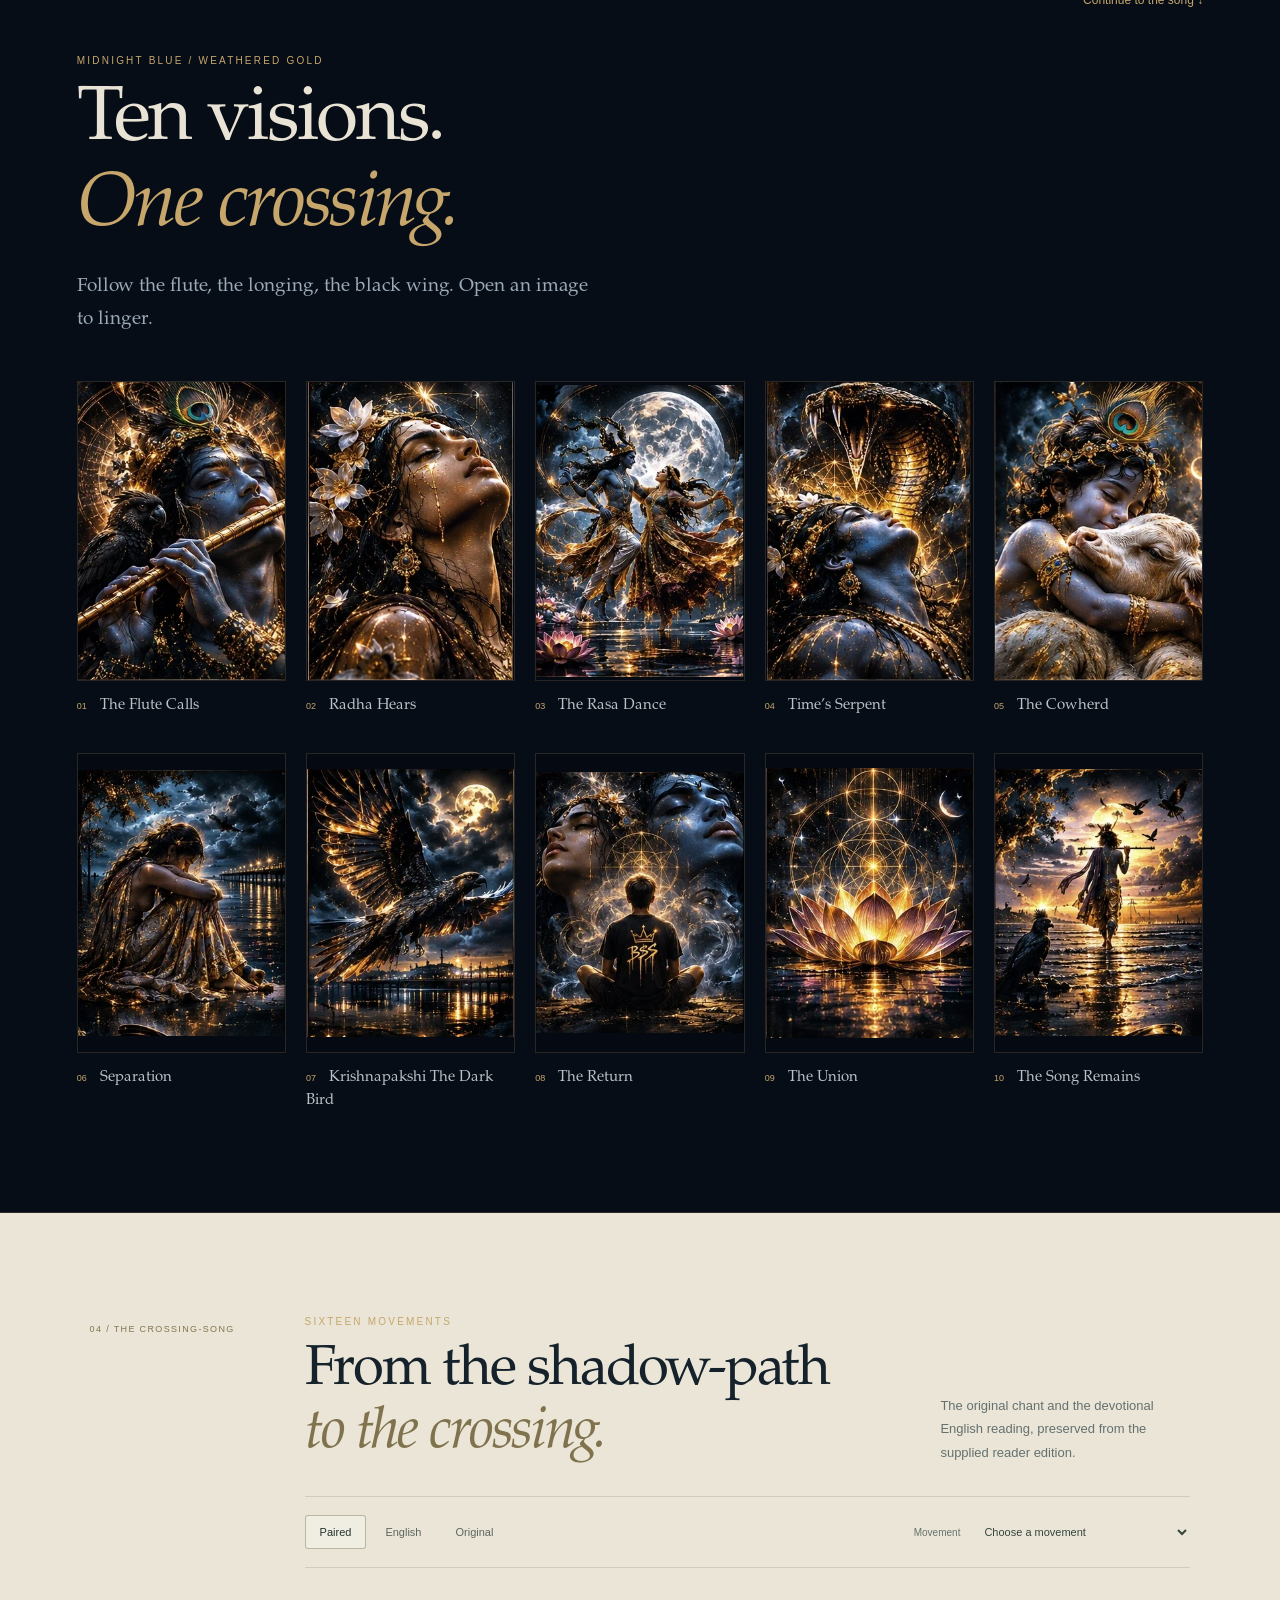
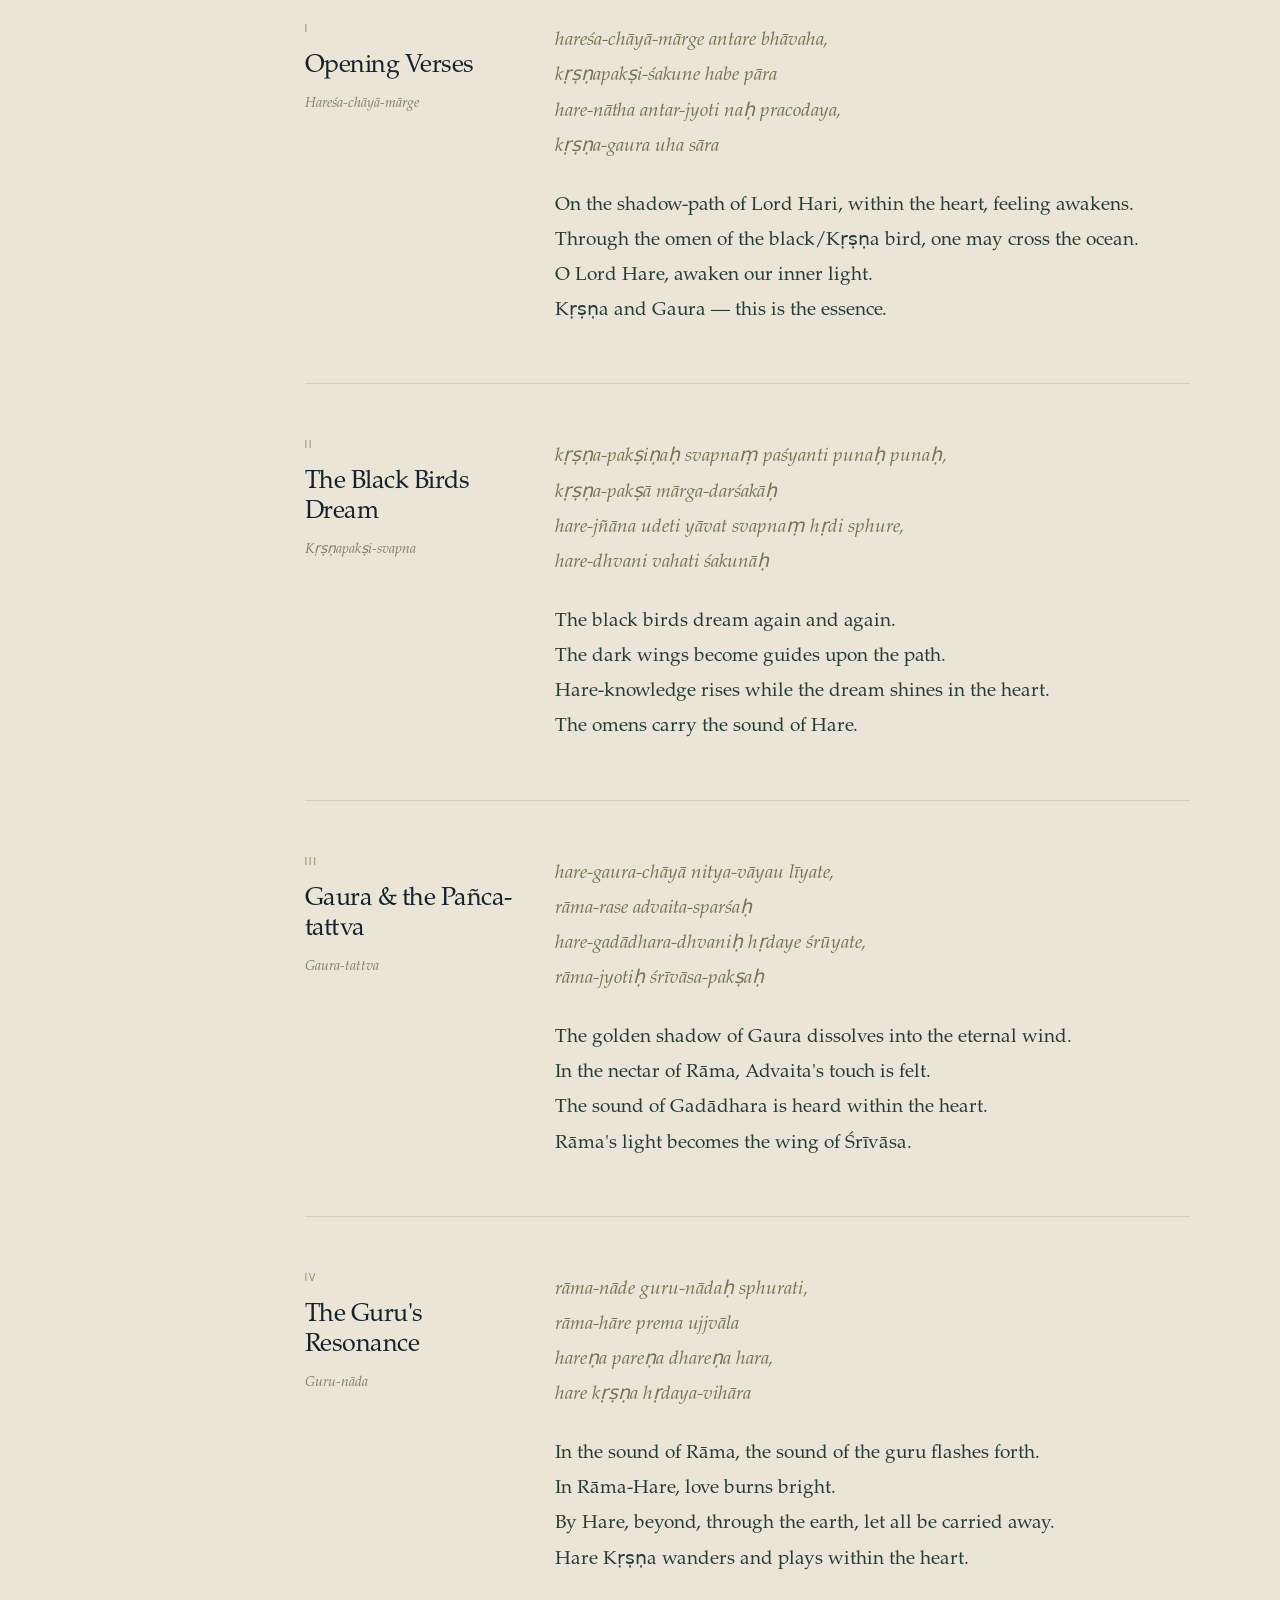
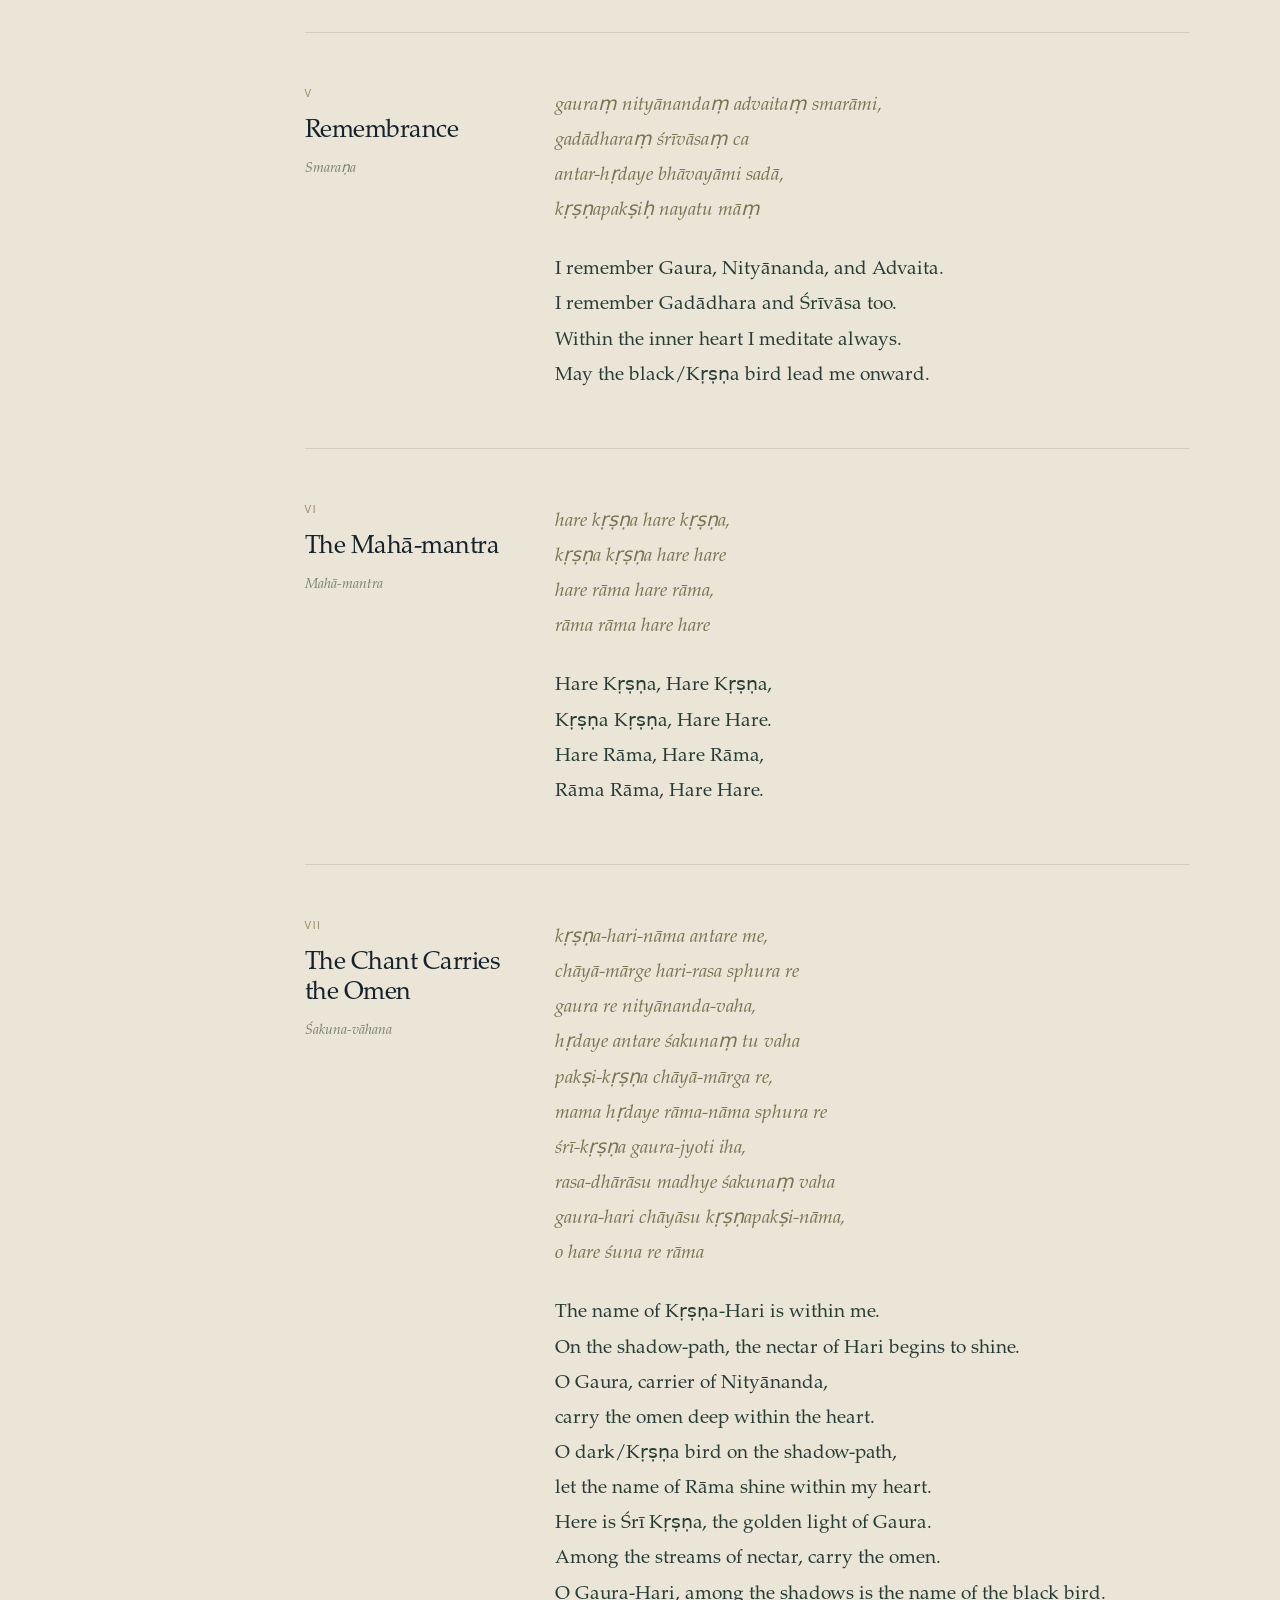
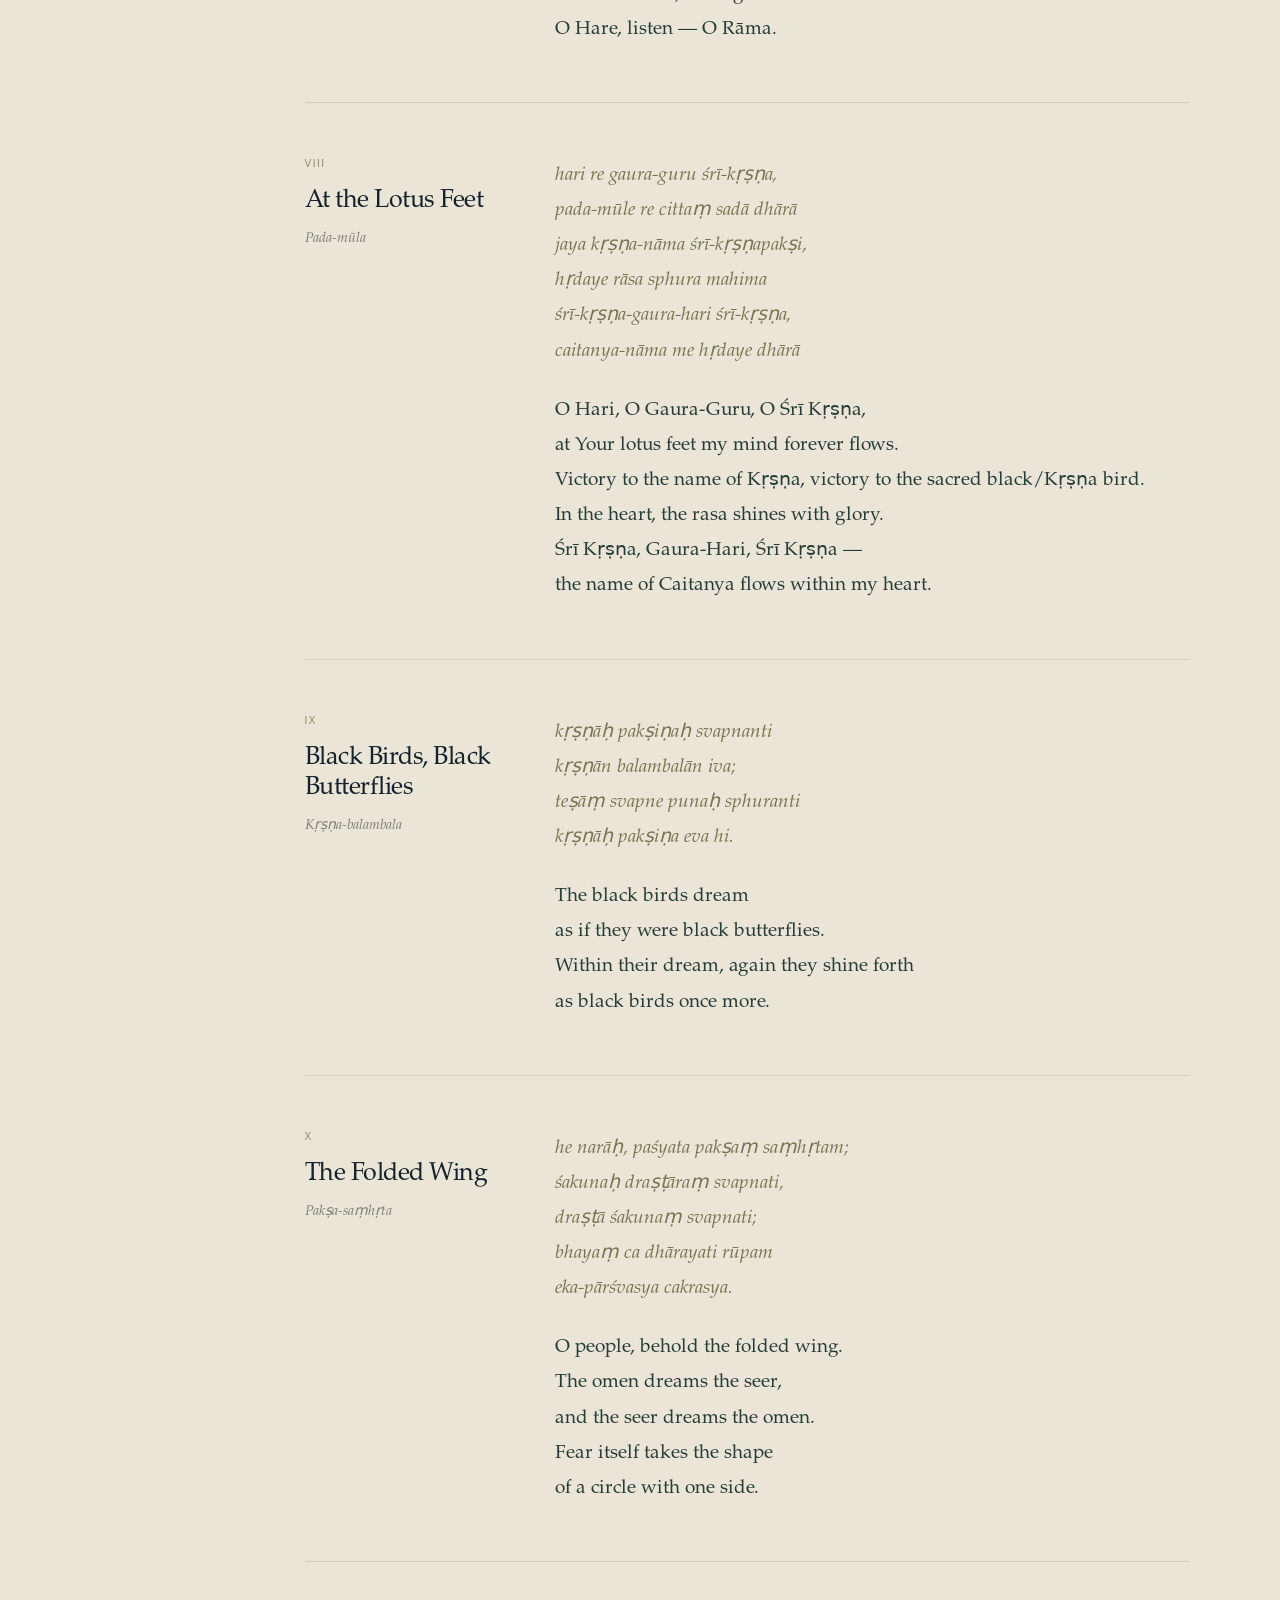
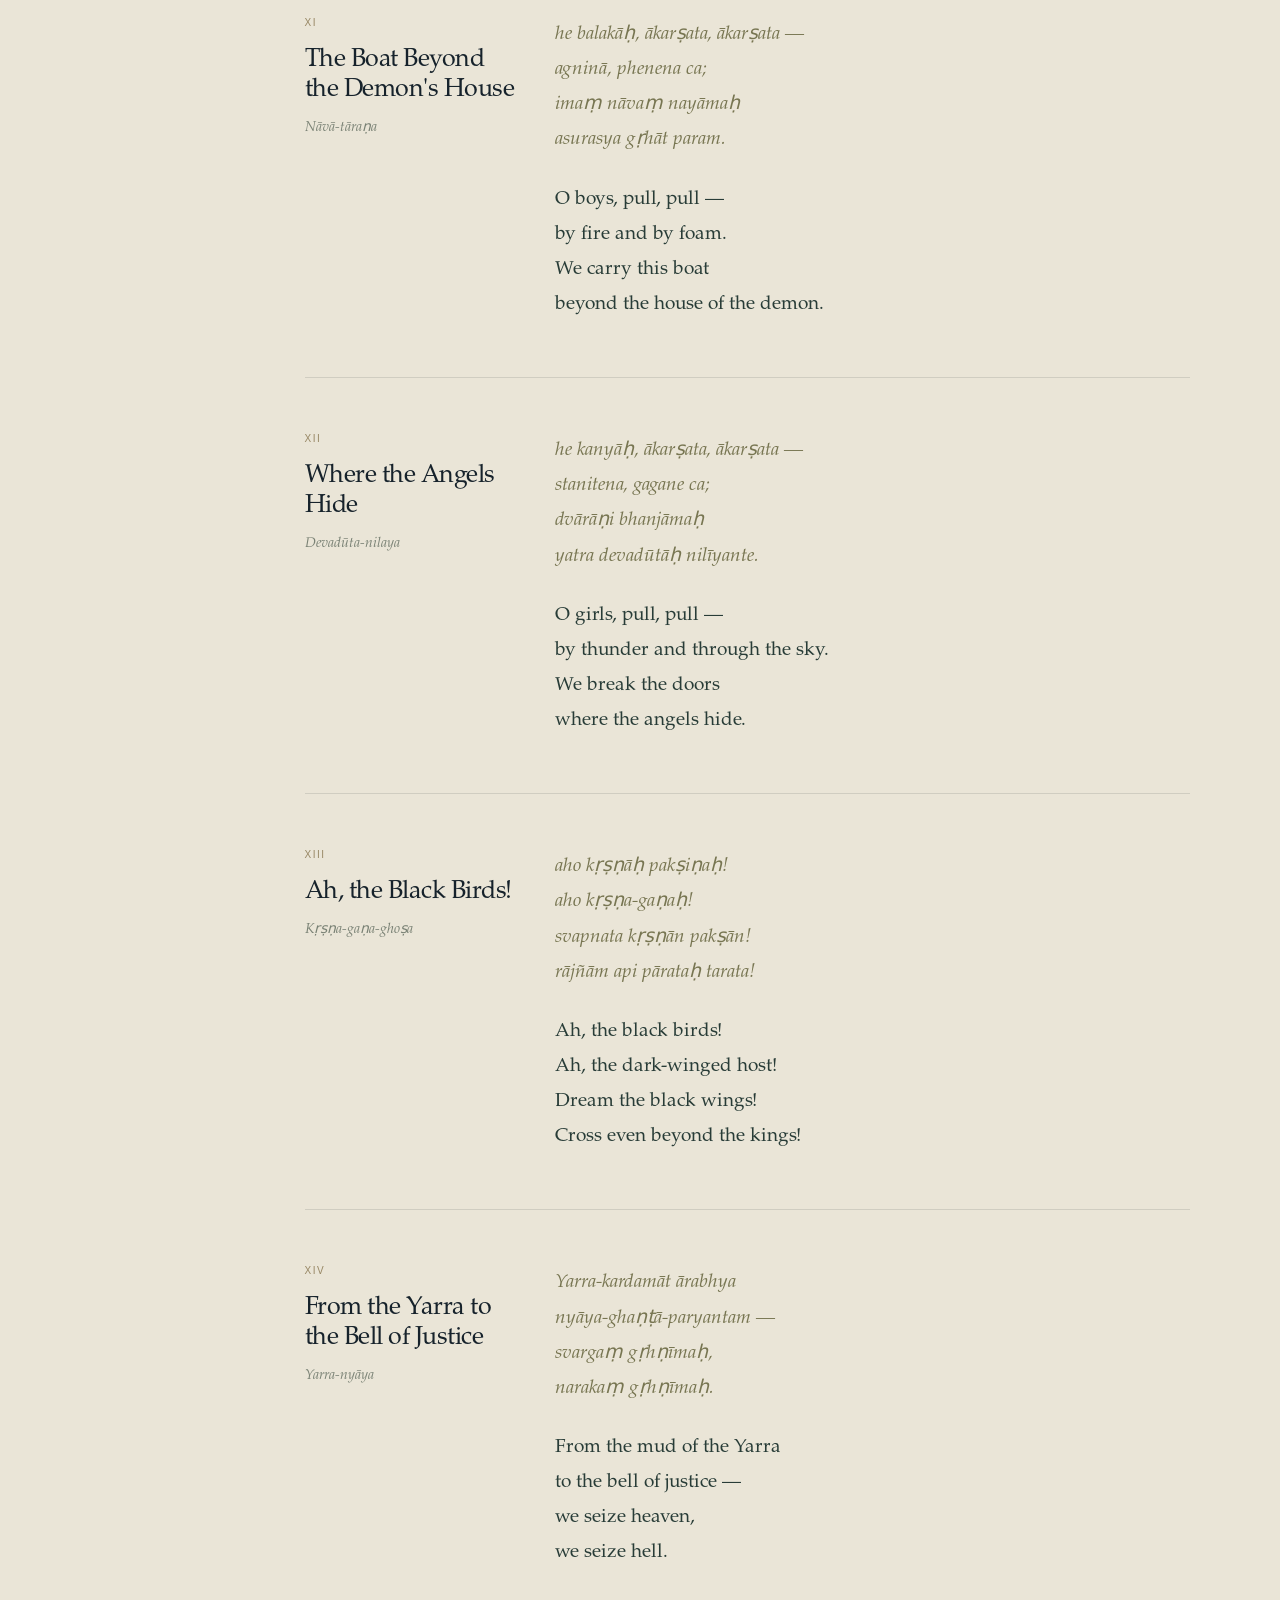
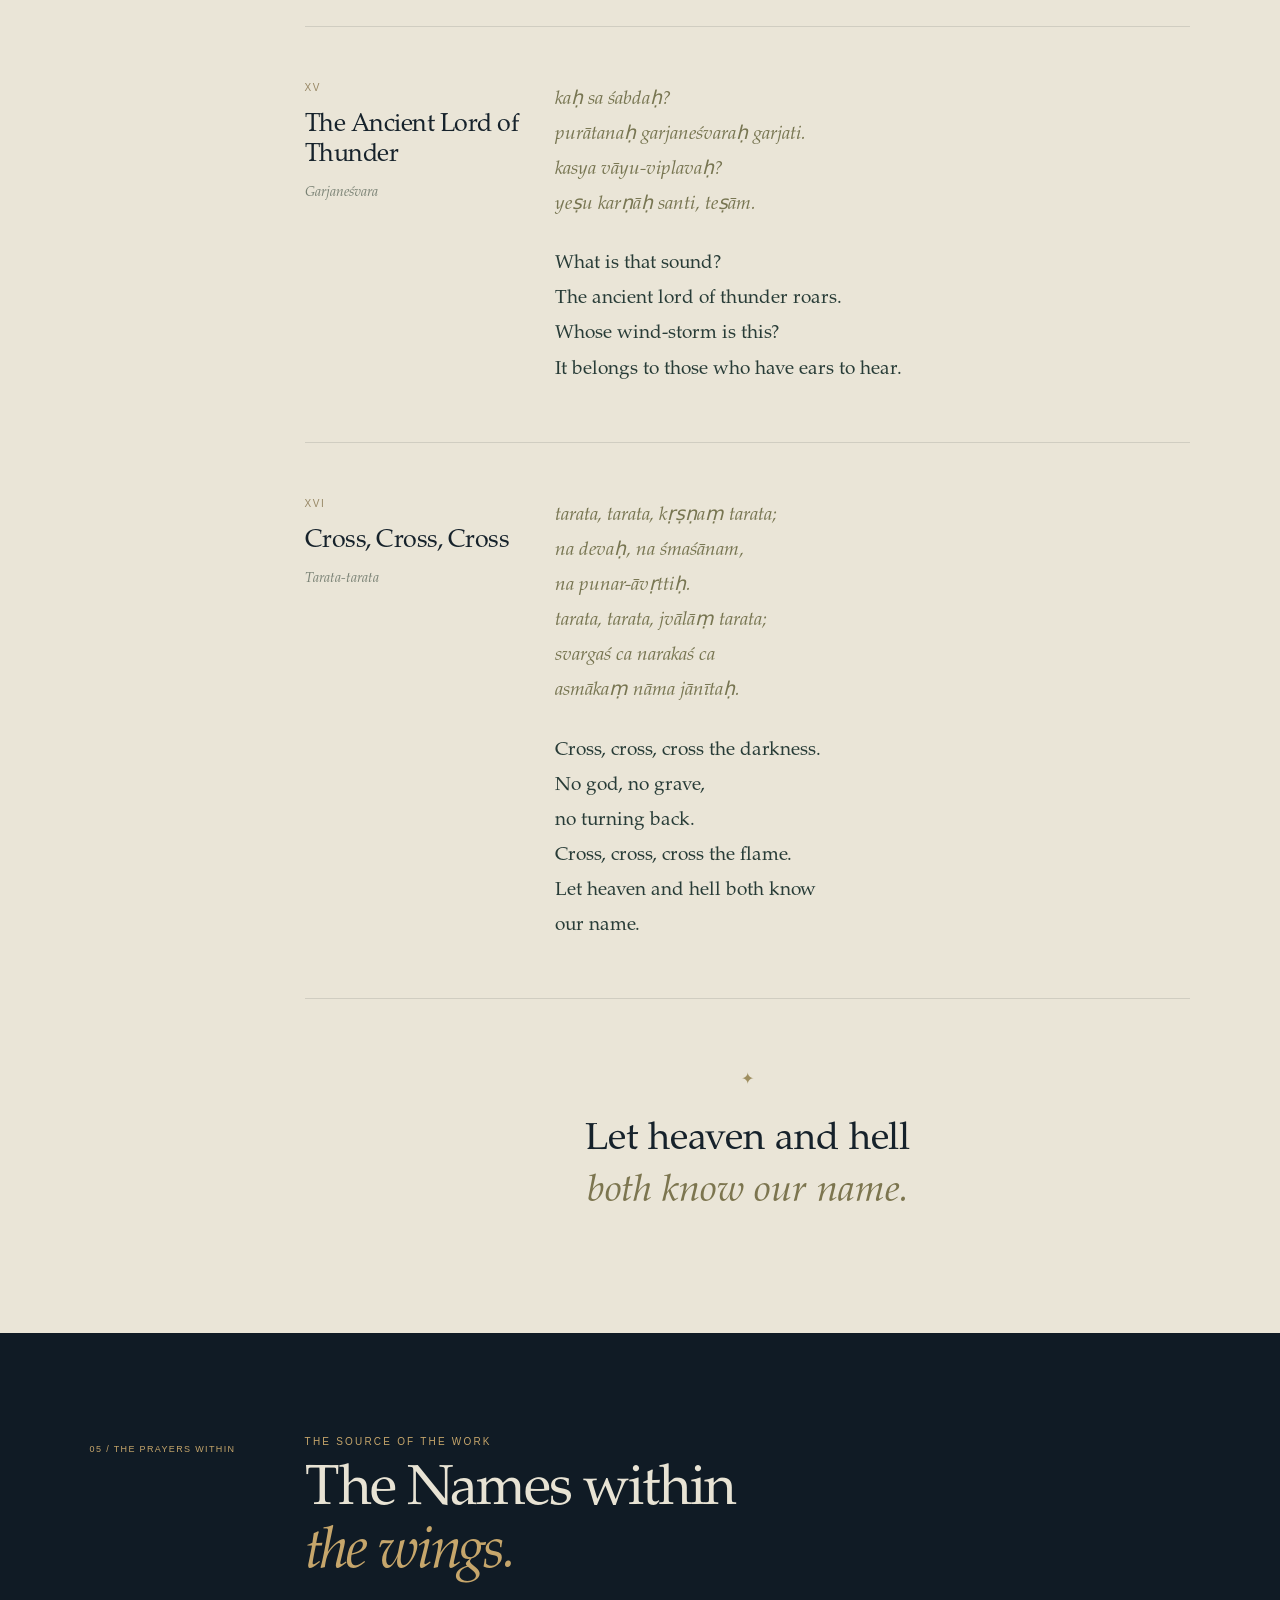
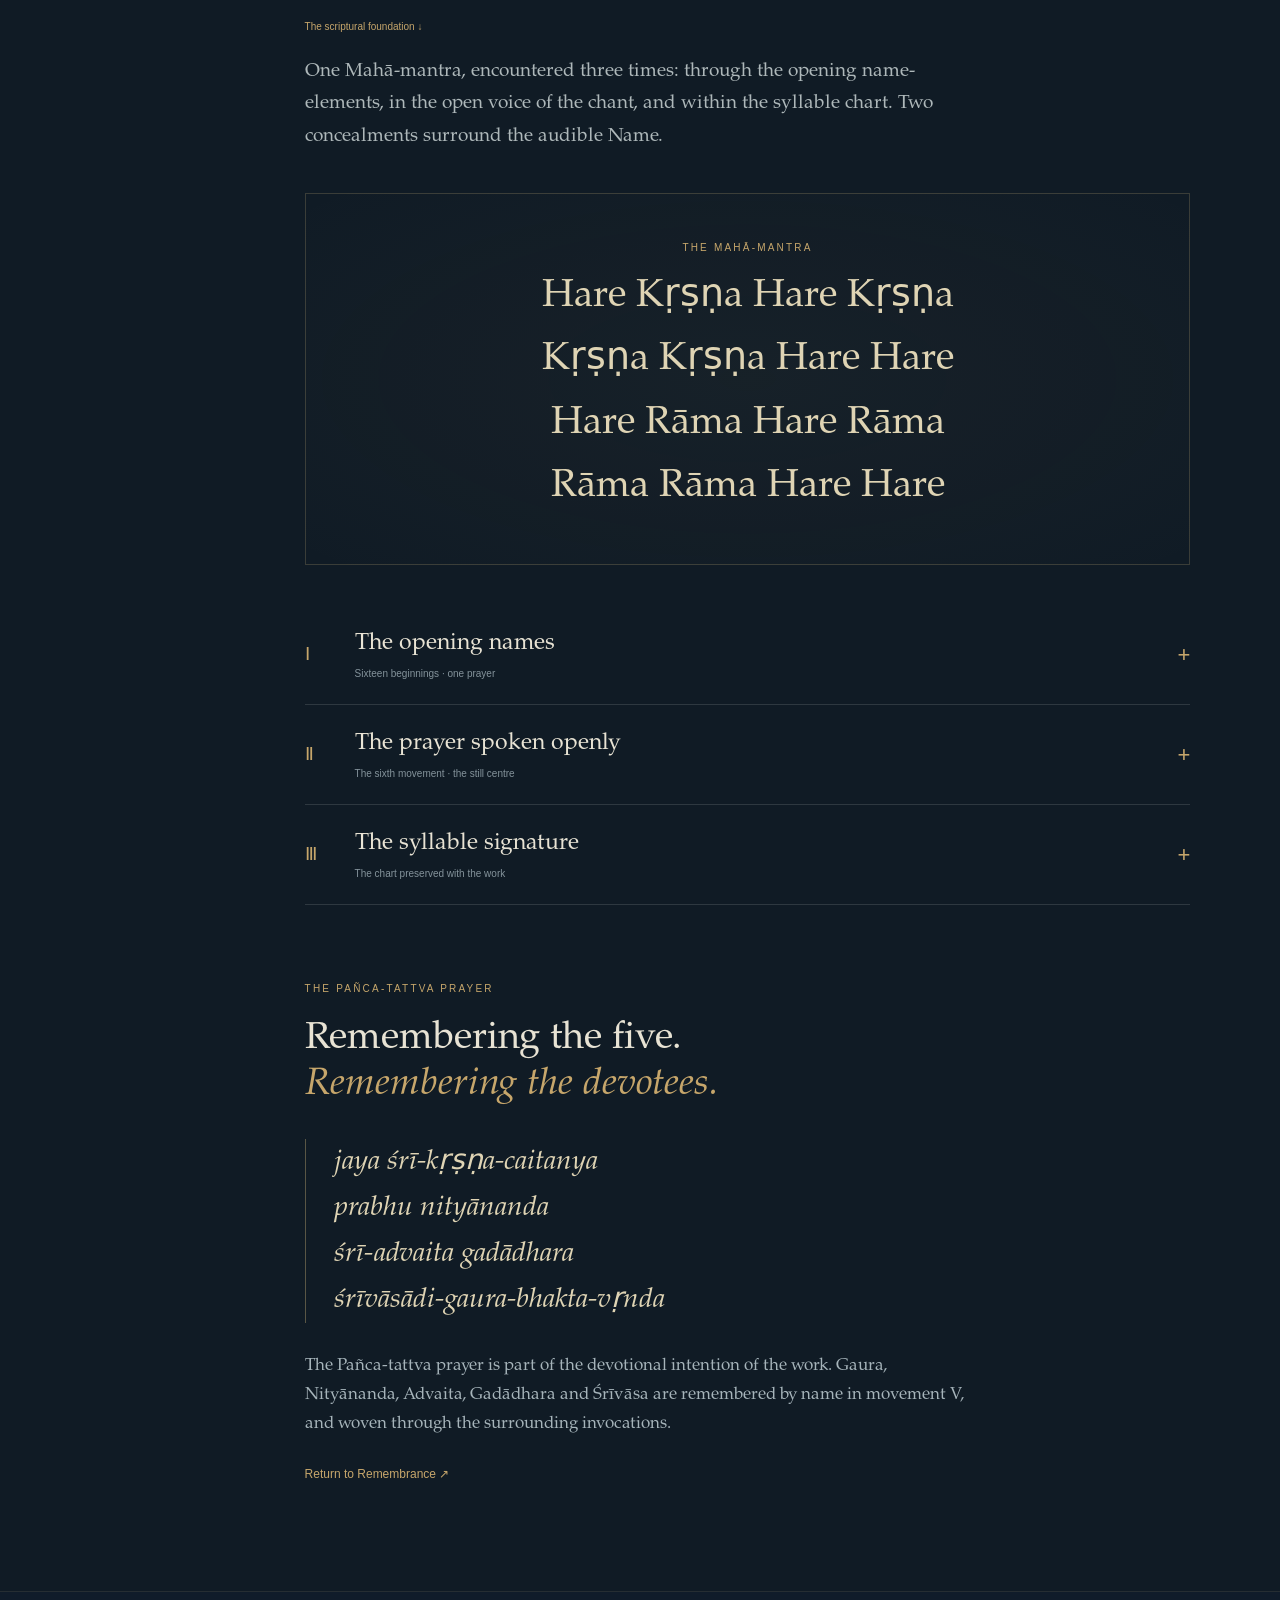
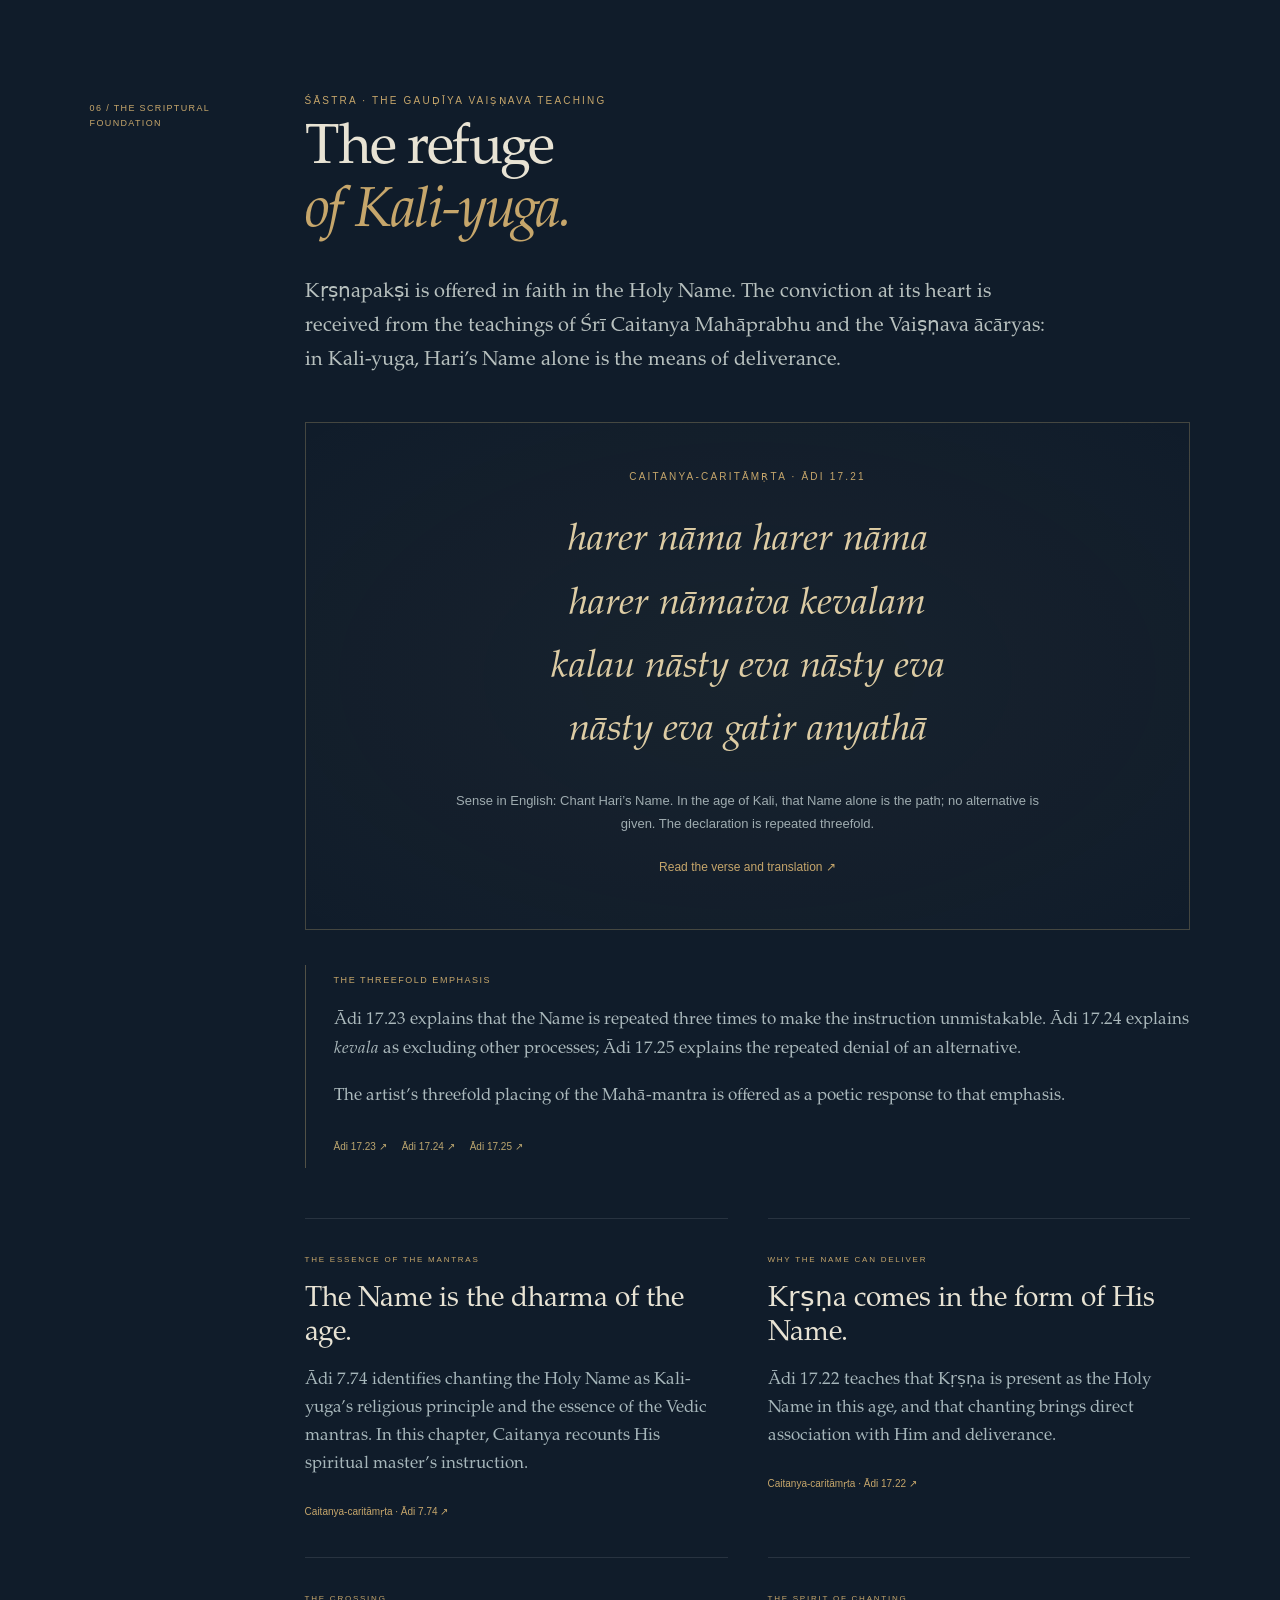
==== commit 28ce3b84: "Unify Krsnapaksi listening, visual and literary editions" ====
--- a/complete-edition.html
+++ b/complete-edition.html
@@ -1,102 +1 @@
-<!doctype html><html lang="en"><head><meta charset="utf-8"><meta name="viewport" content="width=device-width,initial-scale=1"><meta name="theme-color" content="#080f1e"><title>Kṛṣṇapakṣi — The Fruit of Bhakti · B$S</title><meta name="description" content="A black wing. A hidden name. A song learning to love. The complete Kṛṣṇapakṣi literary and visual edition from Blue $nake Studio."><meta property="og:title" content="Kṛṣṇapakṣi — The Fruit of Bhakti"><meta property="og:description" content="Midnight blue. Weathered gold. A beautiful nightmare learning to sing."><link rel="icon" href="assets/favicon.svg" type="image/svg+xml"><link rel="stylesheet" href="assets/style.css"><script src="assets/app.js" defer></script></head><body><a class="skip" style="position:static;display:block;padding:1rem;text-align:center" href="index.html#listening">← Listen / sing the crossing-song</a><a class="skip" href="#reading">Skip to the complete work</a><header><a class="brand" href="#">B$S <span>BLUE $NAKE STUDIO</span></a><nav aria-label="Primary"><a href="#reading">Read</a><a href="#visions">Visions</a><a href="content/complete-edition.md" download>Keep the text ↗</a></nav></header><main><section class="hero"><div class="hero-copy"><p class="eyebrow">THE BLACK BIRD OF THE SHADOW-PATH</p><h1>Kṛṣṇa<span>pakṣi</span></h1><p class="subtitle">The Fruit of Bhakti</p><p class="hero-line">A black wing. A hidden name.<br>A song learning to love.</p><a class="gold-button" href="#reading">Enter the crossing <span>↓</span></a><p class="signature">THE MOSS MAN · FRANKSTON · 2026</p></div><div class="hero-art"><img src="assets/images/01_The_Flute_Calls.webp" alt="Blue Krishna plays a flute beside a black bird, surrounded by weathered gold" width="614" height="884" fetchpriority="high"><span>01 / THE FLUTE CALLS</span></div></section><div class="threshold-quote"><p>“I came to take the fruit away.<br><em>I stayed to tend the tree today.</em>”</p><span>FROM DISCOVERY TO DEVOTION</span></div><div id="reading" class="reading-layout"><aside><details open><summary>Within the work <span>＋</span></summary><nav aria-label="Chapters"><a href="#chapter-0">The Fruit of Bhakti · The Black Bird of the Shadow-Path</a><a href="#chapter-1">The threshold</a><a href="#chapter-2">I · The recovered opening song</a><a href="#chapter-3">II · The name made audible</a><a href="#chapter-4">III · The Pañca-tattva bridge</a><a href="#chapter-5">IV · The eightfold chant</a><a href="#chapter-6">V · The crossing: recovered closing verses</a><a href="#chapter-7">VI · The fruit: an original English companion in sixteen movements</a><a href="#chapter-8">VII · How the work opens</a><a href="#chapter-9">VIII · The quiet claim</a><a href="#chapter-10">Editorial and source note</a></nav></details><a class="small-link" href="#visions">The ten visions ↓</a></aside><article><section id="chapter-0" class="chapter"><p class="eyebrow">THE FRUIT OF BHAKTI / 01</p><h2>The Fruit of Bhakti · The Black Bird of the Shadow-Path</h2><p>BLUE $NAKE STUDIO · B$S · THE MOSS MAN</p>
-<p>Complete literary companion edition · 3 November 2026</p>
-<p><em>Midnight blue. Weathered gold. A beautiful nightmare learning to sing.</em></p>
-<p>This edition preserves the recovered chant and develops a new English companion poem and interpretive breakdown. The English companion is an original expansion, not a literal Sanskrit translation. The devotional reading speaks from within the Gauḍīya Vaiṣṇava understanding of Kṛṣṇa-prema: love for Kṛṣṇa as the fulfilment of devotion.</p></section><section id="chapter-1" class="chapter"><p class="eyebrow">THE FRUIT OF BHAKTI / 02</p><h2>The threshold</h2><p>Before the bird becomes an omen, it is a bird.</p>
-<p>Before the name becomes a cipher, it is a call.</p>
-<p>And before the singer knows what he has hidden in the song, his breath has already carried it across.</p>
-<p>Kṛṣṇapakṣi begins in the dark because longing often does. A black wing crosses the half-lit road. Somewhere within it, gold. Somewhere beneath the gold, a name. The listener follows the bird, discovers the pattern, enters the chant—and gradually encounters a question more difficult than any code:</p>
-<p><strong>What remains of devotion when there is nothing left to win?</strong></p>
-<p>The work ripens around that question. Its fruit is the wish to love and serve the Beloved, even after reward has lost its power to persuade.</p></section><section id="chapter-2" class="chapter"><p class="eyebrow">THE FRUIT OF BHAKTI / 03</p><h2>I · The recovered opening song</h2><p><em>Original wording preserved, including its hybrid devotional chant forms.</em></p>
-<p>Hareṣa-chāyā-mārge antare bhāvaha,<br>Kṛṣṇapakṣi-śakune habe pāra —<br>Hare-nātha antar-jyoti naḥ pracodaya,<br>Kṛṣṇa-gaura uha sāra.</p>
-<p>Kṛṣṇa-pakṣiṇaḥ svapnaṃ paśyanti punaḥ punaḥ,<br>Kṛṣṇa-pakṣā mārga-darśakāḥ —<br>Hare-jñāna udeti yāvat svapnaṃ hṛdi sphure,<br>Hare-dhvani vahati śakunaḥ.</p>
-<p>Hare-gaura-chāyā nitya-vāyau liyate,<br>Rāma-rase advaita-sparśaḥ —<br>Hare-gadādhara-dhvaniḥ hṛdaye śrūyate,<br>Rāma-jyotiḥ śrīvāsa-pakṣaḥ.</p>
-<p>Rāma-nāde guru-nādaḥ sphurati,<br>Rāma-hāre prema ujjvāla —<br>Hareṇa pareṇa dhareṇa hara,<br>Hare kṛṣṇa hṛdaya-vihāra.</p></section><section id="chapter-3" class="chapter"><p class="eyebrow">THE FRUIT OF BHAKTI / 04</p><h2>II · The name made audible</h2><p>Hare Kṛṣṇa Hare Kṛṣṇa,<br>Kṛṣṇa Kṛṣṇa Hare Hare.<br>Hare Rāma Hare Rāma,<br>Rāma Rāma Hare Hare.</p></section><section id="chapter-4" class="chapter"><p class="eyebrow">THE FRUIT OF BHAKTI / 05</p><h2>III · The Pañca-tattva bridge</h2><p>Gauraṃ nityānandaṃ advaitaṃ smarāmi,<br>Gadādharaṃ śrīvāsaṃ ca —<br>Antar-hṛdaye bhāvayāmi sadā,<br>Kṛṣṇapakṣiḥ nayatu mām.</p>
-<p><em>Devotional sense: I remember Gaura, Nityānanda, Advaita, Gadādhara and Śrīvāsa; I hold them within the heart. May Kṛṣṇapakṣi lead me.</em></p>
-<p>This is the work’s own invocation of the Pañca-tattva, rather than a reproduction of the standard Pañca-tattva mantra.</p></section><section id="chapter-5" class="chapter"><p class="eyebrow">THE FRUIT OF BHAKTI / 06</p><h2>IV · The eightfold chant</h2><p>1. Kṛṣṇa-hari-nāma antare me, chāyā-mārge hari-rasa sphura re —</p>
-<p>2. Gaura re nityānanda-vaha, hṛdaye antare śakunaṃ tu vaha.</p>
-<p>3. Pakṣi-kṛṣṇa chāyā-mārga re, mama hṛdaye rāma-nāma sphura re —</p>
-<p>4. Śrī-kṛṣṇa gaura-jyoti iha, rasa-dhārāsu madhye śakunaṃ vaha.</p>
-<p>5. Gaura-hari chāyāsu kṛṣṇapakṣi-nāma, o hare śuna re rāma kṛṣṇapakṣi —</p>
-<p>6. Hari re gaura-guru śrī-kṛṣṇa, pada-mūle re cittaṃ sadā dhārā.</p>
-<p>7. Jaya kṛṣṇa-nāma śrī-kṛṣṇapakṣi, hṛdaye rāsa sphura mahima —</p>
-<p>8. Śrī-kṛṣṇa-gaura-hari śrī-kṛṣṇa, caitanya-nāma me hṛdaye dhārā.</p></section><section id="chapter-6" class="chapter"><p class="eyebrow">THE FRUIT OF BHAKTI / 07</p><h2>V · The crossing: recovered closing verses</h2><p>Kṛṣṇāḥ pakṣiṇaḥ svapnanti, kṛṣṇān balambalān iva;<br>Teṣāṃ svapne punaḥ sphuranti, kṛṣṇāḥ pakṣiṇa eva hi.</p>
-<p>He narāḥ, paśyata pakṣaṃ saṃhṛtam;<br>Śakunaḥ draṣṭāraṃ svapnati, draṣṭā śakunaṃ svapnati;<br>Bhayaṃ ca dhārayati rūpam eka-pārśvasya cakrasya.</p>
-<p>He bālakāḥ, ākarṣata, ākarṣata — agninā, phenena ca;<br>Imaṃ nāvaṃ nayāmaḥ asurasya gṛhāt param.</p>
-<p>He kanyāḥ, ākarṣata, ākarṣata — stanitena, gagane ca;<br>Dvārāṇi bhañjāmaḥ yatra devadūtāḥ nīlyante.</p>
-<p>Aho kṛṣṇāḥ pakṣiṇaḥ! Aho kṛṣṇa-gaṇaḥ!<br>Svapnata kṛṣṇān pakṣān! Rājñām api pārataḥ tarata!</p>
-<p>Yarra-kardamāt ārabhya — nyāya-ghaṇṭā-paryantam —<br>Svargaṃ gṛhṇīmaḥ, narakaṃ gṛhṇīmaḥ.</p>
-<p>Kaḥ sa śabdaḥ? Purātanaḥ garjaneśvaraḥ garjati!<br>Kasya vāyu-viplavaḥ? Airitrāṇi yeṣāṃ santi, teṣām.</p>
-<p>Tarata, tarata, kṛṣṇaṃ tarata!<br>Na devaḥ, na śmaśānam, na punar-āvṛttiḥ.</p>
-<p>Kṛṣṇapakṣi — tarata, tarata, jvālāṃ tarata!<br>Svargaś ca narakaś ca — asmākaṃ nāma jānītaḥ.</p></section><section id="chapter-7" class="chapter"><p class="eyebrow">THE FRUIT OF BHAKTI / 08</p><h2>VI · The fruit: an original English companion in sixteen movements</h2><p></p><div class="movements"><div class="movement"><h3>1 · The flute calls</h3>
-<p>A note came walking through the dark.<br>It had no shoes. It left no mark.<br>The night leaned close to hear it pass.<br>The stars lay trembling in the grass.</p>
-<p>I asked the sound what it would bring.<br>It took my question. Let me sing.</p></div><div class="movement"><h3>2 · The listener</h3>
-<p>I knew the roads that led to gain.<br>I knew the prayers that bargained pain.<br>But this small music asked of me<br>a heart with room for someone free.</p>
-<p>Someone no wish could make my own.<br>Someone whose name made less alone.</p></div><div class="movement"><h3>3 · The black wing</h3>
-<p>Black bird, black bird, cross the blue;<br>carry what I cannot prove.<br>Gold beneath your weathered wing,<br>teach my frightened mouth to sing.</p></div><div class="movement"><h3>4 · The first concealment</h3>
-<p>At every doorway stood a name.<br>I walked inside. I missed the same<br>soft calling at the opening breath—<br>a little life beneath the text.</p>
-<p>I read for what the song could give.<br>The song was teaching me to live.</p></div><div class="movement"><h3>5 · The golden current</h3>
-<p>Then gold came running down the rain,<br>through all the places I called stain.<br>It found no throne beneath my ribs.<br>It made a room of what there is.</p>
-<p>No flawless vessel. Just this clay.<br>The guest came in and chose to stay.</p></div><div class="movement"><h3>6 · The bridge</h3>
-<p>Five names beside the river stood;<br>the water gathered where it could.<br>They placed a song upon the tide.<br>I heard another voice beside</p>
-<p>my solitary, weathered cry.<br>The crossing grew a we and I.</p></div><div class="movement"><h3>7 · The open name</h3>
-<p>Hare Kṛṣṇa—breath and bone.<br>Hare Kṛṣṇa—less alone.<br>Kṛṣṇa Kṛṣṇa—let it be.<br>Hare Hare—carry me.</p>
-<p>Hare Rāma—river wide.<br>Hare Rāma—turn the tide.<br>Rāma Rāma—through the night.<br>Hare Hare—keep the light.</p></div><div class="movement"><h3>8 · The hidden field</h3>
-<p>Down through the furrow. Up through the grain.<br>Down through the syllables. Up through the rain.<br>Under the sentence, patiently sown,<br>the name kept growing its way to my own.</p>
-<p>I thought I had found what the maker concealed.<br>Then heard what was calling through all of the field.</p></div><div class="movement"><h3>9 · The cowherd</h3>
-<p>The hand that held my sky in place<br>was resting on a small calf’s face.<br>The greatness I had dressed in gold<br>had found a trembling thing to hold.</p>
-<p>I stood there with my grand request.<br>A breathing creature leaned and rested.</p></div><div class="movement"><h3>10 · The unbinding</h3>
-<p>I brought a rope to measure You.<br>The morning widened. So did blue.<br>Then love, with flour upon its hands,<br>did what no measuring understands.</p>
-<p>You stayed. The knot was gently tied.<br>The sky stood laughing at Your side.</p></div><div class="movement"><h3>11 · The serpent</h3>
-<p>Time raised its many-headed hood.<br>I counted all the years I could.<br>The song passed softly through its teeth.<br>I felt the earth move underneath.</p>
-<p>Let every borrowed kingdom fall.<br>Keep me attentive to Your call.</p></div><div class="movement"><h3>12 · The distance</h3>
-<p>Tonight the bank is bare of feet.<br>The flute is quiet. The dark is deep.<br>I set no trap of prayer for You.<br>I leave the little lamp in view.</p>
-<p>Let love grow honest in this room.<br>Let care keep working through the gloom.</p></div><div class="movement"><h3>13 · The offering</h3>
-<p>Take all the crowns I meant to earn.<br>Leave me a little work to learn.<br>A cup to wash. A life to feed.<br>A chance to notice someone’s need.</p>
-<p>And in the quiet after praise,<br>let me be useful all my days.</p></div><div class="movement"><h3>14 · The crossing</h3>
-<p>From Yarra mud to weathered pier,<br>we take the oars. We carry fear.<br>Through fire and foam, through thunder’s seam,<br>we row the people from the dream.</p>
-<p>The black bird turns above the spray.<br>We make each other room to stay.</p></div><div class="movement"><h3>15 · The fruit</h3>
-<p>I came to take the fruit away.<br>I stayed to tend the tree today.<br>Its sweetness moved from hand to hand.<br>I tasted what I could not command.</p>
-<p>Beloved, let Your gladness be<br>a growing, living wish in me.</p></div><div class="movement"><h3>16 · The song remains</h3>
-<p>Black bird, black bird, fold your wing.<br>Leave me with the name you sing.<br>Gold beneath the midnight blue,<br>let my hands remember You.</p>
-<p>The river carries out the flame.<br>The morning opens with Your name.</p></div></div></section><section id="chapter-8" class="chapter"><p class="eyebrow">THE FRUIT OF BHAKTI / 09</p><h2>VII · How the work opens</h2><h3>The title carries the crossing</h3>
-<p>In this artwork, Kṛṣṇapakṣi holds together the dark bird and the bird of Kṛṣṇa. That is its artistic double reading. A black cockatoo can remain recognisably a bird of the local coast while also carrying the devotional name through the song. The connection is poetic; it does not claim an inherited local sacred identity for the character.</p>
-<p>The shadow-path gives the bird somewhere meaningful to fly. Devotion enters an unfinished life, a place with grief, dirt, weather, contradiction. The name is carried through that life. In the companion poem, the gold lives underneath the wing: discovered through movement, glimpsed rather than displayed.</p>
-<h3>Three encounters with one mantra</h3>
-<p>There are three presentations of the Mahā-mantra: a pattern of opening name-elements, the explicit chant, and a second concealment inside the syllable table. There are two cipher devices, not three separate ciphers.</p>
-<div class="table-wrap"><table><thead><tr><th>Encounter</th><th>Mechanism</th><th>Experience</th></tr></thead><tbody><tr><td>Opening song</td><td>Sixteen initial name-elements follow the sixteen-word Mahā-mantra sequence</td><td>The name stands at each threshold</td></tr><tr><td>Visible Mahā-mantra</td><td>The complete mantra is sung directly</td><td>Discovery becomes participation</td></tr><tr><td>Eightfold chant</td><td>Selected syllable columns assemble the mantra</td><td>The name is encountered within the structure</td></tr></tbody></table></div>
-<p>The opening pattern needs an exact description. Some lines begin with compounds or inflected forms, including Hareṣa and Hareṇa. Recovering Hare from those openings uses the intended name-element; it is not always a literal extraction of a complete standalone first word.</p>
-<p>That precision protects the interesting part: the same devotional address occurs at the beginning, on the surface, and inside the work. A listener can encounter it before knowing how to look.</p>
-<h3>The rectangle makes reading a movement</h3>
-<p>The recovered table has eight rows and twenty-five columns. Short rows are padded with empty cells. Its cells are the edition’s chosen chant units; the division is not a claim about rigorous classical Sanskrit syllabification.</p>
-<div class="table-wrap"><table><thead><tr><th>Column</th><th>Direction</th><th>Extracted units</th></tr></thead><tbody><tr><td>3</td><td>Down</td><td>ha · re · kṛ · ṣṇa · ha · re · kṛ · ṣṇa</td></tr><tr><td>9</td><td>Up</td><td>kṛ · ṣṇa · kṛ · ṣṇa · ha · re · ha · re</td></tr><tr><td>15</td><td>Down</td><td>ha · re · rā · ma · ha · re · rā · ma</td></tr><tr><td>21</td><td>Up</td><td>rā · ma · rā · ma · ha · re · ha · re</td></tr></tbody></table></div>
-<p>The reader follows a winding route across a field of sound. The direction changes, yet the devotional address survives. As interpretation, this gives the work a beautiful correspondence between form and subject: a life changes course while remembrance can continue through it.</p>
-<p>The cipher is a constructed feature of the poem. Its existence demonstrates craft; its spiritual meaning belongs to the devotional reading.</p>
-<h3>Gaura turns gold into generosity</h3>
-<p>Within the Gauḍīya tradition, Caitanya’s golden appearance is associated with the merciful gift of elevated devotional love. Caitanya-caritāmṛta Ādi 1.4 supplies the theological anchor for this reading.</p>
-<p>That makes gold much more useful than ornament. Here it can signify love becoming available, flowing toward the singer. The image becomes moving when the gift reaches the imperfect vessel: “It made a room of what there is.”</p>
-<p>The Pañca-tattva bridge also changes the social shape of the song. The solitary seeker remembers named persons and enters a tradition of relationship. The boat acquires company.</p>
-<h3>The cowherd makes infinity intimate</h3>
-<p>The calf is essential. It gives the vastness a living creature to care for. With it, the artwork can move from cosmic scale into the warmth of a hand, an animal’s breath, a shared stillness.</p>
-<p>The Yaśodā episode deepens that movement. In Bhāgavata 10.9.18, Kṛṣṇa sees His mother’s exhaustion and mercifully allows Himself to be bound. The poem draws on that episode to imagine an infinity that freely answers love.</p>
-<p>This is the most effective place to suggest prema’s greatness. A spectacle of domination would leave the viewer impressed by power. This small domestic scene gives the viewer an encounter with tenderness capable of moving the powerful.</p>
-<h3>Separation changes the question</h3>
-<p>The quiet flute creates space for devotion to disclose its motive. The singer once wanted a result; now the singer must decide what care looks like without immediate consolation.</p>
-<p>In the companion poem, the answer is a lamp and useful hands. Longing takes a practical form. This is an artistic treatment of devotional separation, not a suggestion that human mistreatment should be accepted as sacred.</p>
-<p>The person continues to live, care, and act. The song’s maturity appears in those ordinary verbs.</p>
-<h3>The fruit is a change in desire</h3>
-<p>The central theological distinction comes from Caitanya-caritāmṛta Ādi 4.165–166: kāma directs desire toward one’s own enjoyment; prema directs it toward Kṛṣṇa’s happiness. The companion translates that distinction into the movement from taking fruit to tending a tree.</p>
-<p>“Beloved, let Your gladness be / a growing, living wish in me.”</p>
-<p>That is where the work hints most clearly at the supremacy of Kṛṣṇa-prema bhakti within its own devotional horizon. The seeker’s finest attainment becomes the capacity to love. Even spiritual achievement ceases to be a possession held up for admiration.</p>
-<p>Bhāgavata 1.2.6 describes the fulfilling character of devotion through freedom from ulterior motive and continuity. The poem makes those qualities felt through the name persisting across its changing forms, and through service continuing after applause has ended.</p>
-<h3>The final crossing returns love to the world</h3>
-<p>The recovered closing current is fierce: demons, gates, heaven, hell, kings, oars, fire. Its refusal gives the work a strong B$S voice. It also creates a real tension with devotional surrender, especially in the line rendered in the earlier edition as “No god, no grave, no turning back.”</p>
-<p>The new companion keeps that original visible and gives the crossing a different culmination. The singer takes the oars to help others cross. Defiance has ripened into service. Courage becomes capable of tenderness.</p>
-<p>This brings the river back to Frankston and the Yarra without treating local place as decorative proof of spiritual authority. The local world is where the devotion has work to do.</p></section><section id="chapter-9" class="chapter"><p class="eyebrow">THE FRUIT OF BHAKTI / 10</p><h2>VIII · The quiet claim</h2><p>The bird can dazzle. The code can astonish. The imagery can open like a beautiful nightmare in midnight blue and weathered gold.</p>
-<p>But the work becomes more moving when its final achievement is small enough to hold: a lamp left burning, a cup washed, an animal sheltered, a boat steadied, a name remembered without an audience.</p>
-<p>Its devotion has travelled from fascination to relationship. Its language has travelled from concealment to song. Its courage has travelled from overthrowing a kingdom to caring for a life.</p>
-<p>That is the greatness the piece can quietly claim for prema: within its devotional vision, love reaches a fulfilment that acquisition cannot provide. It wishes for the happiness of the Beloved, and learns to make that wish active.</p>
-<p><strong>I came to take the fruit away.</strong><br><strong>I stayed to tend the tree today.</strong></p></section><section id="chapter-10" class="chapter"><p class="eyebrow">THE FRUIT OF BHAKTI / 11</p><h2>Editorial and source note</h2><p>Recovered source: <em>Krsnapaksi_Chant_Hidden_Mantra_BS_FIXED.pdf</em>, thirteen pages, saved 2 July 2026. The newer file titled <em>Kṛṣṇapakṣi — The Fruit of Bhakti.txt</em> could not be opened in this session; this edition does not claim to reproduce its unavailable text. It continues the recovered chant and the established fruit-of-bhakti direction with newly written English poetry and commentary.</p>
-<p>The source chant mixes Sanskrit vocabulary with vernacular and freely formed chant language. Its evocative English renderings should not be represented as audited, word-for-word classical Sanskrit translations. The title’s resonances and the black bird’s role are artistic interpretations. The Sanskrit alphabet-order pangram discussed in the previous conversation is a separate work; no formal equivalence with this chant is asserted here.</p>
-<p>The theological framing follows the Gauḍīya Vaiṣṇava tradition. References below distinguish that grounding from the new artwork’s metaphors and claims of artistic merit.</p>
-<ul><li><a href="https://vedabase.io/en/library/sb/1/2/6/" target="_blank" rel="noopener noreferrer">Śrīmad-Bhāgavatam 1.2.6 ↗</a>: devotion without ulterior motive or interruption.</li><li><a href="https://vedabase.io/en/library/sb/10/9/18/" target="_blank" rel="noopener noreferrer">Śrīmad-Bhāgavatam 10.9.18 ↗</a>: Kṛṣṇa mercifully agrees to be bound by Yaśodā.</li><li><a href="https://vedabase.io/en/library/cc/adi/1/4/" target="_blank" rel="noopener noreferrer">Śrī Caitanya-caritāmṛta Ādi 1.4 ↗</a>: Caitanya’s golden appearance and the gift of elevated devotional love.</li><li><a href="https://vedabase.io/en/library/cc/adi/4/165/" target="_blank" rel="noopener noreferrer">Śrī Caitanya-caritāmṛta Ādi 4.165 ↗</a> and <a href="https://vedabase.io/en/library/cc/adi/4/166/" target="_blank" rel="noopener noreferrer">4.166 ↗</a>: the distinction between self-directed desire and love directed toward Kṛṣṇa’s happiness.</li></ul>
-<p><em>Faster than lightning. Slower than moss.</em><br><em>B$S · Blue $nake Studio · Frankston</em></p></section></article></div><section id="visions" class="visions"><p class="eyebrow">MIDNIGHT BLUE / WEATHERED GOLD</p><h2>Ten visions.<br><em>One crossing.</em></h2><p class="gallery-intro">Follow the flute, the longing, the black wing. Open an image to linger.</p><div class="gallery"><figure><button class="art-open" data-src="assets/images/01_The_Flute_Calls.webp" data-title="The Flute Calls" aria-label="Enlarge The Flute Calls"><img src="assets/images/01_The_Flute_Calls.webp" alt="The Flute Calls — midnight-blue and weathered-gold devotional artwork" loading="lazy" width="307" height="442"></button><figcaption><span>01</span> The Flute Calls</figcaption></figure><figure><button class="art-open" data-src="assets/images/02_Radha_Hears.webp" data-title="Radha Hears" aria-label="Enlarge Radha Hears"><img src="assets/images/02_Radha_Hears.webp" alt="Radha Hears — midnight-blue and weathered-gold devotional artwork" loading="lazy" width="307" height="442"></button><figcaption><span>02</span> Radha Hears</figcaption></figure><figure><button class="art-open" data-src="assets/images/03_The_Rasa_Dance.webp" data-title="The Rasa Dance" aria-label="Enlarge The Rasa Dance"><img src="assets/images/03_The_Rasa_Dance.webp" alt="The Rasa Dance — midnight-blue and weathered-gold devotional artwork" loading="lazy" width="307" height="442"></button><figcaption><span>03</span> The Rasa Dance</figcaption></figure><figure><button class="art-open" data-src="assets/images/04_Times_Serpent.webp" data-title="Time’s Serpent" aria-label="Enlarge Time’s Serpent"><img src="assets/images/04_Times_Serpent.webp" alt="Time’s Serpent — midnight-blue and weathered-gold devotional artwork" loading="lazy" width="307" height="442"></button><figcaption><span>04</span> Time’s Serpent</figcaption></figure><figure><button class="art-open" data-src="assets/images/05_The_Cowherd.webp" data-title="The Cowherd" aria-label="Enlarge The Cowherd"><img src="assets/images/05_The_Cowherd.webp" alt="The Cowherd — midnight-blue and weathered-gold devotional artwork" loading="lazy" width="307" height="442"></button><figcaption><span>05</span> The Cowherd</figcaption></figure><figure><button class="art-open" data-src="assets/images/06_Separation.webp" data-title="Separation" aria-label="Enlarge Separation"><img src="assets/images/06_Separation.webp" alt="Separation — midnight-blue and weathered-gold devotional artwork" loading="lazy" width="307" height="442"></button><figcaption><span>06</span> Separation</figcaption></figure><figure><button class="art-open" data-src="assets/images/07_Krishnapakshi_The_Dark_Bird.webp" data-title="Krishnapakshi The Dark Bird" aria-label="Enlarge Krishnapakshi The Dark Bird"><img src="assets/images/07_Krishnapakshi_The_Dark_Bird.webp" alt="Krishnapakshi The Dark Bird — midnight-blue and weathered-gold devotional artwork" loading="lazy" width="307" height="442"></button><figcaption><span>07</span> Krishnapakshi The Dark Bird</figcaption></figure><figure><button class="art-open" data-src="assets/images/08_The_Return.webp" data-title="The Return" aria-label="Enlarge The Return"><img src="assets/images/08_The_Return.webp" alt="The Return — midnight-blue and weathered-gold devotional artwork" loading="lazy" width="307" height="442"></button><figcaption><span>08</span> The Return</figcaption></figure><figure><button class="art-open" data-src="assets/images/09_The_Union.webp" data-title="The Union" aria-label="Enlarge The Union"><img src="assets/images/09_The_Union.webp" alt="The Union — midnight-blue and weathered-gold devotional artwork" loading="lazy" width="307" height="442"></button><figcaption><span>09</span> The Union</figcaption></figure><figure><button class="art-open" data-src="assets/images/10_The_Song_Remains.webp" data-title="The Song Remains" aria-label="Enlarge The Song Remains"><img src="assets/images/10_The_Song_Remains.webp" alt="The Song Remains — midnight-blue and weathered-gold devotional artwork" loading="lazy" width="307" height="442"></button><figcaption><span>10</span> The Song Remains</figcaption></figure></div></section><section class="closing"><p class="eyebrow">THE QUIET CLAIM</p><p>Let my hands<br><em>remember You.</em></p><a href="#reading">Return to the name ↑</a></section></main><footer><a class="brand" href="#">B$S</a><p>Blue $nake Studio · The Moss Man · Frankston<br>Faster than lightning. Slower than moss.</p><a href="content/complete-edition.md" download>Complete text ↓</a></footer><dialog id="art-dialog" aria-label="Artwork viewer"><button class="close" autofocus aria-label="Close artwork">Close ×</button><img alt=""><p></p></dialog></body></html>+<!doctype html><html lang="en"><head><meta charset="utf-8"><meta name="viewport" content="width=device-width,initial-scale=1"><title>Kṛṣṇapakṣi — The Complete Work</title><meta http-equiv="refresh" content="0;url=index.html#fruit"><link rel="canonical" href="index.html"></head><body style="background:#090f19;color:#e8e3d4;font-family:Georgia,serif;padding:10vw"><h1>The complete work is together.</h1><p><a style="color:#c9ac70" href="index.html#fruit">Enter Kṛṣṇapakṣi — the recording, visions and literary companion →</a></p><script>const hash=location.hash;location.replace('index.html'+(/^#chapter-\d+$/.test(hash)||hash==='#visions'?hash:'#fruit'));</script></body></html>
